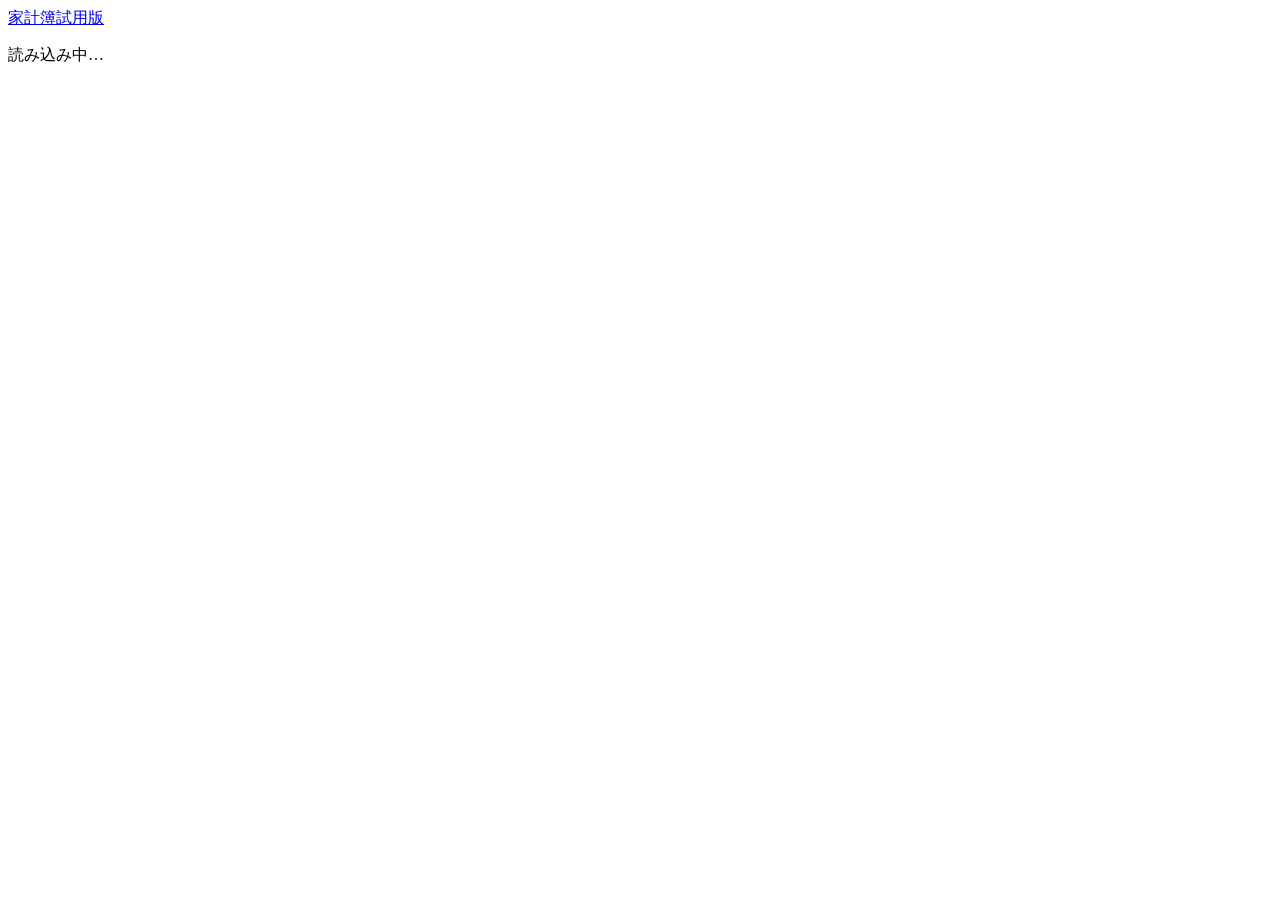
==== index.html @ 0cbe497a "Add files via upload" ====
<!DOCTYPE html>
<html lang="ja">
<head>
<meta charset="utf-8">
<meta name="viewport" content="width=device-width, initial-scale=1, viewport-fit=cover">
<meta name="theme-color" content="#1f6f5c">
<title>家計簿</title>
<link rel="icon" href="data:image/svg+xml,%3Csvg xmlns='http://www.w3.org/2000/svg' viewBox='0 0 32 32'%3E%3Crect width='32' height='32' rx='7' fill='%231f6f5c'/%3E%3Ctext x='16' y='23' font-size='18' text-anchor='middle' fill='white' font-family='sans-serif'%3E%C2%A5%3C/text%3E%3C/svg%3E">
<link rel="stylesheet" href="css/style.css">
</head>
<body>
<header class="topbar no-print">
  <a class="brand" href="#home">家計簿<span>試用版</span></a>
  <nav id="nav" aria-label="画面"></nav>
</header>
<div id="banner" class="notice bad no-print" hidden></div>
<main id="app"><p class="loading">読み込み中…</p></main>
<button id="fab" class="no-print" aria-label="取引を入力" title="取引を入力" hidden>＋</button>
<div id="toast" role="status" aria-live="polite"></div>

<script src="js/util.js"></script>
<script src="js/balance.js"></script>
<script src="js/credit.js"></script>
<script src="js/report.js"></script>
<script src="js/ledger.js"></script>
<script src="js/db.js"></script>
<script src="js/io.js"></script>
<script src="js/ui.js"></script>
<script src="js/views/dialogs.js"></script>
<script src="js/views/main.js"></script>
<script src="js/views/reports.js"></script>
<script src="js/app.js"></script>
</body>
</html>
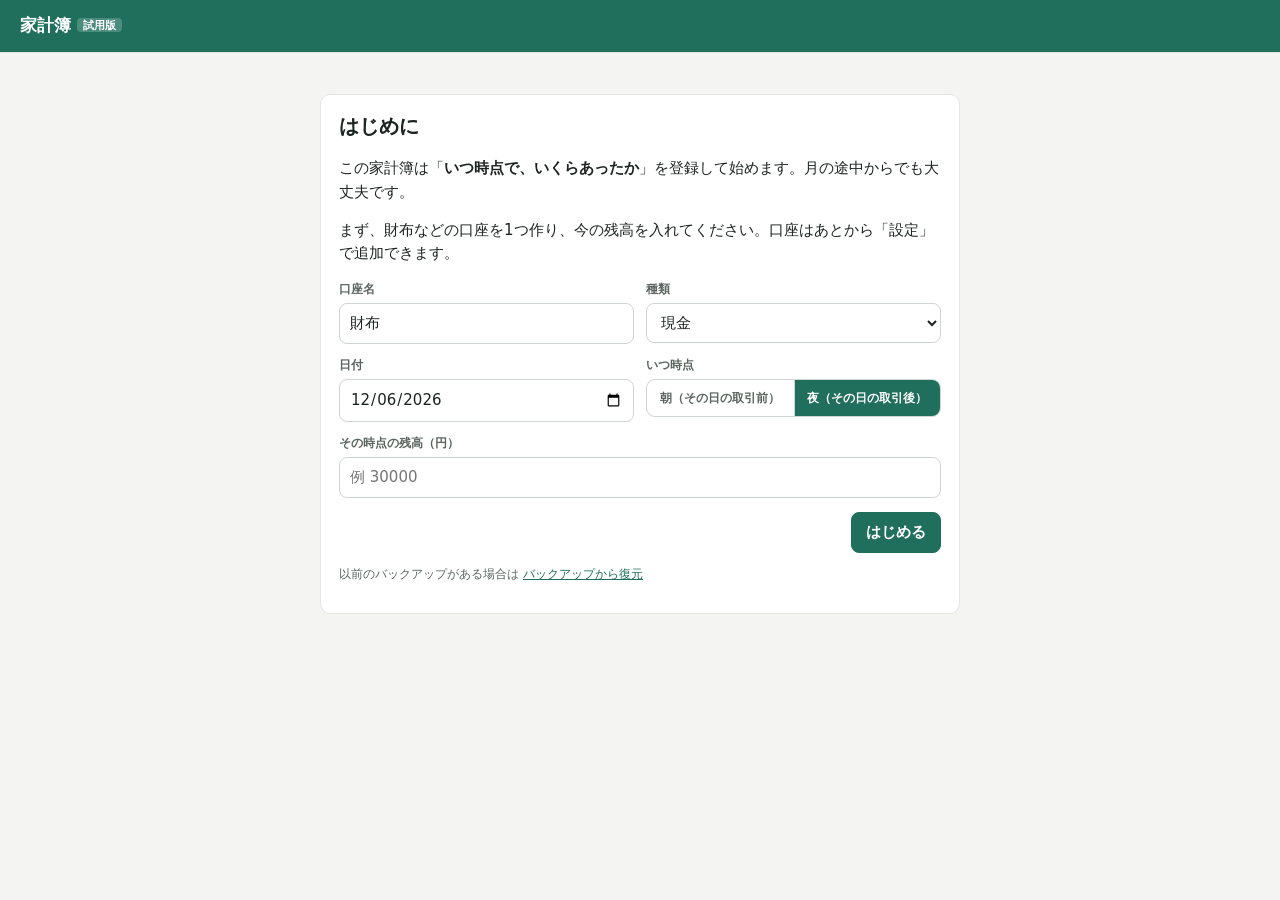
==== commit bbe594b5: "1ファイル版のindex.html・test.htmlに置き換え、不要なファイルを削除 フォルダ構成が崩れて読み込み中で止まっていたため、CSS・JavaScriptを HTMLに内包した版に差し替え" ====
--- a/index.html
+++ b/index.html
@@ -6,7 +6,264 @@
 <meta name="theme-color" content="#1f6f5c">
 <title>家計簿</title>
 <link rel="icon" href="data:image/svg+xml,%3Csvg xmlns='http://www.w3.org/2000/svg' viewBox='0 0 32 32'%3E%3Crect width='32' height='32' rx='7' fill='%231f6f5c'/%3E%3Ctext x='16' y='23' font-size='18' text-anchor='middle' fill='white' font-family='sans-serif'%3E%C2%A5%3C/text%3E%3C/svg%3E">
-<link rel="stylesheet" href="css/style.css">
+<style>
+/* 家計簿 — PC・スマホ両対応 */
+:root {
+  --bg: #f4f5f2;
+  --card: #ffffff;
+  --ink: #1d2320;
+  --ink2: #5b6560;
+  --line: #e2e5e0;
+  --line2: #eef0ec;
+  --accent: #1f6f5c;
+  --accent-soft: #e3f0eb;
+  --inc: #17803d;
+  --exp: #c2402f;
+  --warn: #9a6200;
+  --warn-soft: #fff4dc;
+  --bad: #b42318;
+  --bad-soft: #fde8e6;
+  --radius: 10px;
+  --nav-h: 52px;
+  font-size: 15px;
+}
+* { box-sizing: border-box; }
+html { -webkit-text-size-adjust: 100%; }
+body {
+  margin: 0; background: var(--bg); color: var(--ink);
+  font-family: system-ui, -apple-system, "Hiragino Sans", "Hiragino Kaku Gothic ProN", "Yu Gothic UI", "Meiryo", sans-serif;
+  line-height: 1.55;
+  font-feature-settings: "tnum" 1;
+}
+a { color: var(--accent); }
+h1 { font-size: 1.35rem; margin: 0; }
+h2 { font-size: 1.08rem; margin: 0 0 10px; }
+h3 { font-size: .95rem; margin: 18px 0 8px; color: var(--ink2); }
+.muted { color: var(--ink2); }
+.neg { color: var(--bad); }
+.inc { color: var(--inc); }
+.exp { color: var(--exp); }
+.ok-text { color: var(--inc); font-weight: 600; }
+.nowrap { white-space: nowrap; }
+.r { text-align: right; }
+[hidden] { display: none !important; }
+
+/* ---------- ヘッダー・ナビ ---------- */
+.topbar {
+  position: sticky; top: 0; z-index: 20; display: flex; align-items: center; gap: 18px;
+  background: var(--accent); color: #fff; padding: 0 20px; height: var(--nav-h);
+  box-shadow: 0 1px 0 rgba(0,0,0,.08);
+}
+.brand { color: #fff; text-decoration: none; font-weight: 700; font-size: 1.1rem; white-space: nowrap; }
+.brand span { font-size: .7rem; font-weight: 600; background: rgba(255,255,255,.2); border-radius: 4px; padding: 1px 6px; margin-left: 6px; vertical-align: 2px; }
+#nav { display: flex; gap: 2px; overflow-x: auto; scrollbar-width: none; }
+#nav::-webkit-scrollbar { display: none; }
+#nav a { color: rgba(255,255,255,.85); text-decoration: none; padding: 7px 12px; border-radius: 8px; white-space: nowrap; font-size: .92rem; }
+#nav a:hover { background: rgba(255,255,255,.12); color: #fff; }
+#nav a.active { background: #fff; color: var(--accent); font-weight: 700; }
+
+main { max-width: 1080px; margin: 0 auto; padding: 18px 16px 110px; }
+.loading { color: var(--ink2); }
+
+/* ---------- カード・レイアウト ---------- */
+.card { background: var(--card); border: 1px solid var(--line); border-radius: var(--radius); padding: 16px 18px; margin-bottom: 16px; }
+.card-head { display: flex; align-items: baseline; justify-content: space-between; gap: 12px; flex-wrap: wrap; margin-bottom: 8px; }
+.card-head h2 { margin: 0; }
+.cols { display: grid; grid-template-columns: repeat(2, minmax(0, 1fr)); gap: 16px; }
+.cols > .card { margin-bottom: 0; }
+.cols + .card, .cols + .cols { margin-top: 16px; }
+.cols { margin-bottom: 16px; }
+.pager { display: flex; align-items: center; justify-content: center; gap: 16px; margin: 2px 0 14px; }
+.notice { background: var(--accent-soft); border: 1px solid #c4dfd5; border-radius: var(--radius); padding: 10px 14px; margin-bottom: 14px; }
+.notice.warn { background: var(--warn-soft); border-color: #f0d9a6; }
+.notice.bad { background: var(--bad-soft); border-color: #f5c2bc; margin: 0; border-radius: 0; text-align: center; }
+.empty { color: var(--ink2); margin: 8px 0; }
+.error { color: var(--bad); }
+.setup { max-width: 640px; margin: 24px auto; }
+.setup h1 { margin-bottom: 8px; }
+
+/* ---------- 表 ---------- */
+table { border-collapse: collapse; width: 100%; }
+.list th, .list td { padding: 8px 8px; border-bottom: 1px solid var(--line2); vertical-align: top; }
+.list thead th { font-size: .8rem; font-weight: 600; color: var(--ink2); text-align: left; border-bottom: 1px solid var(--line); }
+.list thead th.r { text-align: right; }
+.list tr.clickable { cursor: pointer; }
+.list tr.clickable:hover td { background: #f7f9f6; }
+.list .total td { font-weight: 700; border-top: 1px solid var(--line); }
+.list tr.archived td { color: var(--ink2); }
+.kv th, .kv td { padding: 7px 4px; border-bottom: 1px solid var(--line2); }
+.kv th { text-align: left; font-weight: 500; }
+.kv tr.total th, .kv tr.total td { font-weight: 700; border-top: 1px solid var(--line); border-bottom: none; }
+.sub { font-size: .8rem; color: var(--ink2); }
+.amt { font-weight: 600; white-space: nowrap; }
+.amt.neg, .amt.exp { color: var(--exp); }
+.amt.inc { color: var(--inc); }
+.dot { display: inline-block; width: 9px; height: 9px; border-radius: 50%; margin-right: 6px; vertical-align: 1px; }
+.tag { display: inline-block; font-size: .72rem; line-height: 1.5; padding: 0 6px; border-radius: 4px; background: var(--line2); color: var(--ink2); font-weight: 500; white-space: nowrap; vertical-align: 1px; }
+.tag.est { background: #eef1fb; color: #3b55a5; }
+.tag.bad { background: var(--bad-soft); color: var(--bad); font-weight: 700; }
+.tag.kind { font-weight: 400; }
+.actions-cell { white-space: nowrap; }
+.actions-cell .btn { margin-left: 4px; }
+.scroll { overflow-x: auto; }
+.wide-num td, .wide-num th { font-size: .82rem; padding: 6px 6px; white-space: nowrap; }
+.stats { display: grid; grid-template-columns: repeat(3, 1fr); gap: 8px; margin: 6px 0 4px; }
+.stats div { background: #f7f9f6; border-radius: 8px; padding: 8px 10px; }
+.stats span { display: block; font-size: .78rem; color: var(--ink2); }
+.stats b { font-size: 1.05rem; white-space: nowrap; }
+.bars td { vertical-align: middle; }
+.bars .bar-cell { width: 45%; }
+.bar { display: block; height: 10px; border-radius: 5px; min-width: 2px; opacity: .85; }
+
+/* 出納帳 */
+.ledger td { font-size: .9rem; }
+.ledger tr.carry td { background: #f7f9f6; font-weight: 600; }
+.ledger tr.subtotal td { background: #fbfbf9; font-weight: 600; font-size: .85rem; border-top: 1px solid var(--line); }
+.ledger tr.cumtotal td { color: var(--ink2); font-size: .82rem; }
+.ledger tr.gap td { background: var(--warn-soft); }
+.ledger .mark-col { width: 64px; }
+.mark { font-size: .72rem; white-space: nowrap; font-weight: 700; }
+.mark.ok { color: var(--inc); }
+.mark.bad { color: var(--bad); }
+
+/* 引き落とし */
+details.wd { border: 1px solid var(--line); border-radius: 8px; margin: 8px 0; }
+details.wd > summary { display: flex; gap: 14px; align-items: center; padding: 10px 12px; cursor: pointer; flex-wrap: wrap; }
+details.wd > table { margin: 0 0 6px; }
+.wd-date { font-weight: 600; min-width: 9em; }
+.wd-total { font-weight: 700; font-size: 1.05rem; }
+details.past > summary { cursor: pointer; color: var(--ink2); margin: 12px 0 6px; }
+
+/* ---------- フォーム ---------- */
+.field { display: flex; flex-direction: column; gap: 4px; margin-bottom: 12px; min-width: 0; }
+.field > span:first-child { font-size: .8rem; font-weight: 600; color: var(--ink2); }
+input:not([type]), input[type=text], input[type=search], input[type=date], select {
+  font: inherit; color: var(--ink); background: #fff; border: 1px solid #cfd5cf; border-radius: 8px;
+  padding: 8px 10px; min-height: 40px; width: 100%;
+}
+input[type=color] { width: 56px; height: 40px; border: 1px solid #cfd5cf; border-radius: 8px; padding: 2px; background: #fff; }
+input:focus, select:focus, button:focus-visible { outline: 2px solid var(--accent); outline-offset: 1px; }
+.err { color: var(--bad); font-weight: 600; }
+.warn { color: var(--warn); }
+.hint { color: var(--ink2); font-size: .82rem; }
+.check { display: flex; gap: 8px; align-items: center; margin: 4px 0 12px; }
+.check input { width: 18px; height: 18px; }
+.grid2 { display: grid; grid-template-columns: 1fr 1fr; gap: 0 12px; }
+.filters { display: flex; flex-wrap: wrap; gap: 0 12px; align-items: flex-end; }
+.filters .field { margin-bottom: 4px; }
+.filters .grow { flex: 1 1 180px; }
+.range { display: flex; align-items: center; gap: 6px; }
+.range input { width: auto; }
+.seg { display: flex; border: 1px solid #cfd5cf; border-radius: 9px; overflow: hidden; margin-bottom: 14px; }
+.seg label { flex: 1; position: relative; }
+.seg input { position: absolute; opacity: 0; pointer-events: none; }
+.seg span { display: block; text-align: center; padding: 8px 6px; cursor: pointer; font-weight: 600; color: var(--ink2); border-left: 1px solid #cfd5cf; }
+.seg label:first-child span { border-left: none; }
+.seg input:checked + span { background: var(--accent); color: #fff; }
+.seg input:focus-visible + span { outline: 2px solid var(--accent); outline-offset: -3px; }
+.seg.small { margin-bottom: 0; }
+.seg.small span { font-size: .8rem; padding: 9px 4px; }
+.preview { background: #f7f9f6; border-radius: 8px; padding: 8px 12px; margin: -4px 0 12px; font-size: .9rem; }
+.preview:empty { display: none; }
+
+.btn {
+  font: inherit; font-weight: 600; border: 1px solid #cfd5cf; background: #fff; color: var(--ink);
+  border-radius: 8px; padding: 8px 14px; cursor: pointer; min-height: 40px; text-decoration: none; display: inline-flex; align-items: center; justify-content: center;
+}
+.btn:hover { background: #f4f6f3; }
+.btn.primary { background: var(--accent); border-color: var(--accent); color: #fff; }
+.btn.primary:hover { background: #185a4a; }
+.btn.danger { background: var(--bad); border-color: var(--bad); color: #fff; }
+.btn.danger-ghost { color: var(--bad); border-color: #f0b8b1; }
+.btn.ghost { border-color: transparent; background: transparent; }
+.btn.small { padding: 4px 10px; min-height: 32px; font-size: .85rem; }
+.btn:disabled { opacity: .35; cursor: default; }
+.icon-btn { border: none; background: none; font-size: 1.5rem; line-height: 1; cursor: pointer; color: var(--ink2); padding: 4px 8px; }
+.actions { display: flex; gap: 8px; justify-content: flex-end; align-items: center; margin-top: 14px; flex-wrap: wrap; }
+.actions.left { justify-content: flex-start; }
+.actions .spacer { flex: 1; }
+.tools { display: flex; gap: 6px; }
+
+#fab {
+  position: fixed; right: max(20px, calc(50vw - 520px)); bottom: 24px; z-index: 30;
+  width: 58px; height: 58px; border-radius: 50%; border: none; background: var(--accent); color: #fff;
+  font-size: 2rem; line-height: 1; cursor: pointer; box-shadow: 0 6px 18px rgba(31,111,92,.35);
+}
+#fab:hover { background: #185a4a; }
+
+/* ---------- ダイアログ ---------- */
+dialog { border: none; border-radius: 14px; padding: 0; width: min(560px, calc(100vw - 24px)); max-height: calc(100vh - 32px); box-shadow: 0 18px 50px rgba(0,0,0,.25); color: var(--ink); }
+dialog::backdrop { background: rgba(20,28,24,.45); }
+dialog.confirm { width: min(420px, calc(100vw - 32px)); }
+.dlg-head { display: flex; justify-content: space-between; align-items: center; padding: 14px 18px 4px; }
+.dlg-head h2 { margin: 0; }
+.dlg-body { padding: 10px 18px 18px; }
+.confirm-msg { margin: 6px 0 4px; }
+
+#toast {
+  position: fixed; left: 50%; bottom: 96px; transform: translate(-50%, 20px); z-index: 100;
+  background: #1d2320; color: #fff; padding: 10px 18px; border-radius: 10px; opacity: 0; pointer-events: none;
+  transition: opacity .2s, transform .2s; max-width: calc(100vw - 32px); font-size: .92rem;
+}
+#toast.show { opacity: 1; transform: translate(-50%, 0); }
+#toast.error { background: var(--bad); }
+
+.print-only { display: none; }
+.show-sm { display: none; }
+
+/* ---------- スマホ ---------- */
+@media (max-width: 760px) {
+  :root { font-size: 15px; }
+  .topbar { height: auto; padding: 0; flex-direction: column; align-items: stretch; gap: 0; }
+  .brand { padding: 10px 14px 4px; }
+  #nav { padding: 4px 8px 8px; }
+  main { padding: 12px 10px 110px; }
+  .card { padding: 14px 12px; }
+  .cols { grid-template-columns: 1fr; }
+  .grid2 { grid-template-columns: 1fr; }
+  .hide-sm { display: none; }
+  .show-sm { display: block; }
+  .stats b { font-size: .95rem; }
+  .filters .field { flex: 1 1 140px; }
+  .range input { min-width: 0; flex: 1; }
+  .actions-cell { white-space: normal; }
+  .actions-cell .btn { margin: 2px 0 2px 4px; }
+  #fab { right: 16px; bottom: 18px; }
+  dialog { max-height: calc(100vh - 16px); }
+  .dlg-body { padding: 8px 14px 14px; }
+  .ledger { min-width: 620px; }
+  .ledger td, .ledger th { font-size: .82rem; padding: 6px 5px; }
+}
+
+/* ---------- 印刷（A4縦） ---------- */
+@page { size: A4 portrait; margin: 14mm 12mm; }
+@page wide { size: A4 landscape; margin: 12mm 10mm; }
+@media print {
+  body { background: #fff; font-size: 10pt; }
+  .no-print, .topbar, #fab, #toast, .tools, .card-head h2, .hint { display: none !important; }
+  .print-only { display: block; }
+  main { max-width: none; padding: 0; }
+  .card { border: none; padding: 0; margin: 0 0 8mm; }
+  .cols { display: block; }
+  h1.print-only, .print-head h1 { font-size: 14pt; margin-bottom: 2mm; }
+  .print-head p { margin: 0 0 3mm; }
+  body.printing-section main > *:not(.print-target):not(.cols) { display: none !important; }
+  body.printing-section .cols > *:not(.print-target) { display: none !important; }
+  body.printing-section .cols:not(:has(.print-target)) { display: none !important; }
+  .print-wide { page: wide; }
+  .scroll { overflow: visible; }
+  thead { display: table-header-group; }
+  tr { page-break-inside: avoid; }
+  .list th, .list td { padding: 3px 4px; border-bottom: 0.5pt solid #999; }
+  .list thead th { border-bottom: 1pt solid #333; color: #000; }
+  .tag.est { border: 0.5pt solid #3b55a5; background: none; }
+  .dot { print-color-adjust: exact; -webkit-print-color-adjust: exact; }
+  .bar { print-color-adjust: exact; -webkit-print-color-adjust: exact; }
+  .ledger tr.carry td, .ledger tr.subtotal td { background: none; }
+  a { color: inherit; text-decoration: none; }
+}
+
+</style>
 </head>
 <body>
 <header class="topbar no-print">
@@ -18,17 +275,2054 @@
 <button id="fab" class="no-print" aria-label="取引を入力" title="取引を入力" hidden>＋</button>
 <div id="toast" role="status" aria-live="polite"></div>
 
-<script src="js/util.js"></script>
-<script src="js/balance.js"></script>
-<script src="js/credit.js"></script>
-<script src="js/report.js"></script>
-<script src="js/ledger.js"></script>
-<script src="js/db.js"></script>
-<script src="js/io.js"></script>
-<script src="js/ui.js"></script>
-<script src="js/views/dialogs.js"></script>
-<script src="js/views/main.js"></script>
-<script src="js/views/reports.js"></script>
-<script src="js/app.js"></script>
+<script>
+/* 共通ユーティリティ（画面にも保存にも依存しない） */
+(function (KB) {
+  'use strict';
+  const U = (KB.util = {});
+
+  U.pad = (n) => String(n).padStart(2, '0');
+
+  U.todayStr = () => {
+    const d = new Date();
+    return `${d.getFullYear()}-${U.pad(d.getMonth() + 1)}-${U.pad(d.getDate())}`;
+  };
+
+  // 'YYYY-MM-DD' <-> 通し日数（UTC基準なので時差の影響なし）
+  U.dayNum = (s) => Date.UTC(+s.slice(0, 4), +s.slice(5, 7) - 1, +s.slice(8, 10)) / 864e5;
+  U.fromDayNum = (n) => new Date(n * 864e5).toISOString().slice(0, 10);
+  U.addDays = (s, k) => U.fromDayNum(U.dayNum(s) + k);
+  U.isValidDate = (s) =>
+    typeof s === 'string' && /^\d{4}-\d{2}-\d{2}$/.test(s) && U.fromDayNum(U.dayNum(s)) === s;
+
+  U.monthStart = (y, m) => `${y}-${U.pad(m)}-01`;
+  U.monthEnd = (y, m) => U.fromDayNum(Date.UTC(y, m, 0) / 864e5);
+  U.ym = (s) => s.slice(0, 7);
+
+  U.uuid = () => {
+    if (typeof crypto !== 'undefined' && crypto.randomUUID) return crypto.randomUUID();
+    return 'xxxxxxxx-xxxx-4xxx-yxxx-xxxxxxxxxxxx'.replace(/[xy]/g, (c) => {
+      const r = (Math.random() * 16) | 0;
+      return (c === 'x' ? r : (r & 0x3) | 0x8).toString(16);
+    });
+  };
+  U.now = () => new Date().toISOString();
+
+  U.num = (v) => (v == null ? '' : (v < 0 ? '−' : '') + Math.abs(v).toLocaleString('ja-JP'));
+  U.yen = (v) => (v == null ? '不明' : U.num(v) + '円');
+
+  const WD = ['日', '月', '火', '水', '木', '金', '土'];
+  U.weekday = (s) => WD[new Date(U.dayNum(s) * 864e5).getUTCDay()];
+  U.md = (s) => `${+s.slice(5, 7)}/${+s.slice(8, 10)}`;
+  U.ymd = (s) => `${s.slice(0, 4)}/${+s.slice(5, 7)}/${+s.slice(8, 10)}`;
+  U.mdw = (s) => `${U.md(s)}（${U.weekday(s)}）`;
+
+  U.esc = (s) =>
+    String(s == null ? '' : s).replace(/[&<>"']/g, (c) =>
+      ({ '&': '&amp;', '<': '&lt;', '>': '&gt;', '"': '&quot;', "'": '&#39;' }[c])
+    );
+
+  U.MAX_AMOUNT = 999999999; // 9億9,999万9,999円
+
+  /** 金額入力を整数に直す。全角数字・カンマ・「円」・各種マイナス記号を受け付ける */
+  U.parseAmount = (str, opts) => {
+    const allowNegative = !!(opts && opts.allowNegative);
+    let s = String(str == null ? '' : str)
+      .trim()
+      .replace(/[０-９]/g, (c) => String.fromCharCode(c.charCodeAt(0) - 0xfee0))
+      .replace(/[,，、\s円]/g, '')
+      .replace(/^[−－ー‐―-]/, '-')
+      .replace(/^[＋+]/, '');
+    if (s === '') return { error: '金額を入力してください' };
+    if (!/^-?\d+$/.test(s)) return { error: '数字で入力してください' };
+    const v = parseInt(s, 10);
+    if (Math.abs(v) > U.MAX_AMOUNT) return { error: '金額が大きすぎます（上限 9億9,999万9,999円）' };
+    if (!allowNegative && v < 1) return { error: '1円以上で入力してください' };
+    return { value: v };
+  };
+
+  /** CSV（Excelで文字化けしないよう BOM付きUTF-8） */
+  U.csv = (rows) => {
+    const cell = (v) => {
+      if (v == null) return '';
+      const s = String(v);
+      return /[",\r\n]/.test(s) ? '"' + s.replace(/"/g, '""') + '"' : s;
+    };
+    return '﻿' + rows.map((r) => r.map(cell).join(',')).join('\r\n') + '\r\n';
+  };
+
+  /**
+   * ファイルを保存する。claude.ai の中で動いているときは、その保存機能（downloads）を使う。
+   * 戻り値：'saved' / 'declined' / 'error'
+   */
+  U.inViewer = () => typeof window !== 'undefined' && !!(window.claude && typeof window.claude.use === 'function');
+  U.download = async (filename, text, mime) => {
+    try {
+      if (U.inViewer()) {
+        const dl = await window.claude.use('downloads');
+        if (dl) {
+          try {
+            await dl.save({ filename, data: text });
+            return 'saved';
+          } catch (e) {
+            if (e && e.code === 'declined') return 'declined';
+            throw e;
+          }
+        }
+      }
+      U._anchorDownload(filename, text, mime);
+      return 'saved';
+    } catch (e) {
+      console.error(e);
+      if (KB.ui) KB.ui.toast('ファイルを保存できませんでした（' + ((e && (e.message || e.code)) || e) + '）', 'error');
+      return 'error';
+    }
+  };
+  U._anchorDownload = (filename, text, mime) => {
+    const blob = new Blob([text], { type: mime || 'text/plain;charset=utf-8' });
+    const a = document.createElement('a');
+    a.href = URL.createObjectURL(blob);
+    a.download = filename;
+    document.body.appendChild(a);
+    a.click();
+    setTimeout(() => {
+      URL.revokeObjectURL(a.href);
+      a.remove();
+    }, 1000);
+  };
+
+  U.sum = (arr, f) => arr.reduce((s, x) => s + (f ? f(x) : x), 0);
+})(typeof window !== 'undefined' ? (window.KB = window.KB || {}) : (globalThis.KB = globalThis.KB || {}));
+
+</script>
+<script>
+/* 残高計算（設計書「残高計算ルール」1〜4、6） — 純粋関数のみ */
+(function (KB) {
+  'use strict';
+  const U = KB.util;
+  const B = (KB.balance = {});
+
+  /*
+   * 時点キー = 通し日数 × 10 + 並び順
+   *   0: 朝チェックポイントの調整取引
+   *   1: 朝チェックポイント
+   *   2: その日の通常取引（収入・支出・振替・カード引き落とし）
+   *   3: 夜チェックポイントの調整取引
+   *   4: 夜チェックポイント
+   */
+  B.snapKey = (s) => U.dayNum(s.date) * 10 + (s.timing === 'start' ? 1 : 4);
+  B.queryKey = (date, timing) => U.dayNum(date) * 10 + (timing === 'start' ? 1 : 4);
+  B.txKey = (date) => U.dayNum(date) * 10 + 2;
+
+  B.isAutoCard = (acc, accById) =>
+    !!(acc && acc.kind === 'credit' && acc.settlementAccountId && accById.has(acc.settlementAccountId));
+
+  const byCreated = (a, b) =>
+    a.date < b.date ? -1 : a.date > b.date ? 1 :
+    (a.createdAt || '') < (b.createdAt || '') ? -1 : (a.createdAt || '') > (b.createdAt || '') ? 1 :
+    a.id < b.id ? -1 : a.id > b.id ? 1 : 0;
+
+  /**
+   * data = { accounts, categories, transactions, snapshots }（削除済みは含めない）
+   * 戻り値の model は残高・差額・出納帳の計算に使う
+   */
+  B.buildModel = function (data) {
+    const accById = new Map(data.accounts.map((a) => [a.id, a]));
+    const catById = new Map(data.categories.map((c) => [c.id, c]));
+    const snapById = new Map(data.snapshots.map((s) => [s.id, s]));
+    const perAcc = new Map();
+    data.accounts.forEach((a) => perAcc.set(a.id, { events: [], snaps: [], cum: [] }));
+    const push = (accId, ev) => {
+      const p = perAcc.get(accId);
+      if (p) p.events.push(ev);
+    };
+
+    const txs = data.transactions.slice().sort(byCreated);
+    const adjBySnap = new Map();
+    txs.forEach((t, i) => {
+      const amt = t.amount;
+      if (t.type === 'income') push(t.accountId, { key: B.txKey(t.date), delta: amt, kind: 'tx', tx: t, seq: i });
+      else if (t.type === 'expense') push(t.accountId, { key: B.txKey(t.date), delta: -amt, kind: 'tx', tx: t, seq: i });
+      else if (t.type === 'transfer') {
+        push(t.accountId, { key: B.txKey(t.date), delta: -amt, kind: 'tx', tx: t, seq: i, dir: 'out' });
+        push(t.toAccountId, { key: B.txKey(t.date), delta: amt, kind: 'tx', tx: t, seq: i, dir: 'in' });
+      } else if (t.type === 'adjust') {
+        const s = snapById.get(t.snapshotId);
+        const key = s ? B.snapKey(s) - 1 : B.txKey(t.date);
+        push(t.accountId, { key, delta: amt, kind: 'adjust', tx: t, seq: i });
+        if (s) {
+          if (!adjBySnap.has(s.id)) adjBySnap.set(s.id, []);
+          adjBySnap.get(s.id).push(t);
+        }
+      }
+      // クレジットカード：引き落とし日に カード＋ / 引き落とし口座− （設計書 6）
+      const acc = accById.get(t.accountId);
+      if ((t.type === 'expense' || t.type === 'income') && t.withdrawDate && B.isAutoCard(acc, accById)) {
+        const sign = t.type === 'expense' ? amt : -amt;
+        const key = B.txKey(t.withdrawDate);
+        push(acc.id, { key, delta: sign, kind: 'wd', tx: t, seq: 1e9 + i, card: acc.id });
+        push(acc.settlementAccountId, { key, delta: -sign, kind: 'wd', tx: t, seq: 1e9 + i, card: acc.id });
+      }
+    });
+
+    data.snapshots.forEach((s) => {
+      const p = perAcc.get(s.accountId);
+      if (p) p.snaps.push({ snap: s, key: B.snapKey(s) });
+    });
+
+    perAcc.forEach((p) => {
+      p.events.sort((a, b) => a.key - b.key || a.seq - b.seq);
+      let c = 0;
+      p.cum = p.events.map((e) => (c += e.delta));
+      p.snaps.sort((a, b) => a.key - b.key);
+    });
+
+    const model = { data, accById, catById, snapById, perAcc, adjBySnap };
+    model.diffs = new Map(); // snapId -> 差額情報
+    perAcc.forEach((p, accId) => B.snapshotDiffs(model, accId).forEach((d) => model.diffs.set(d.snap.id, d)));
+    return model;
+  };
+
+  /** key 以下の取引の増減合計（二分探索） */
+  function cumTo(p, key) {
+    let lo = 0, hi = p.events.length - 1, ans = -1;
+    while (lo <= hi) {
+      const mid = (lo + hi) >> 1;
+      if (p.events[mid].key <= key) { ans = mid; lo = mid + 1; } else hi = mid - 1;
+    }
+    return ans < 0 ? 0 : p.cum[ans];
+  }
+  B._cumTo = cumTo;
+
+  /**
+   * 時点キー qkey での残高
+   * status: exact（順算） / estimated（逆算・推定） / unknown（チェックポイントなし）
+   */
+  B.balanceAtKey = function (model, accId, qkey) {
+    const p = model.perAcc.get(accId);
+    if (!p || p.snaps.length === 0) return { value: null, status: 'unknown' };
+    let prev = null, next = null;
+    for (const s of p.snaps) {
+      if (s.key <= qkey) prev = s;
+      else { next = s; break; }
+    }
+    if (prev) return { value: prev.snap.amount + cumTo(p, qkey) - cumTo(p, prev.key), status: 'exact' };
+    return { value: next.snap.amount - (cumTo(p, next.key) - cumTo(p, qkey)), status: 'estimated' };
+  };
+
+  B.balanceAt = (model, accId, date, timing) => B.balanceAtKey(model, accId, B.queryKey(date, timing || 'end'));
+
+  /** 全口座の合計（不明の口座は除き、件数を返す） */
+  B.totalAt = function (model, date, timing, accIds) {
+    let value = 0, unknown = 0, estimated = false;
+    const ids = accIds || [...model.perAcc.keys()];
+    ids.forEach((id) => {
+      const b = B.balanceAt(model, id, date, timing);
+      if (b.status === 'unknown') unknown++;
+      else {
+        value += b.value;
+        if (b.status === 'estimated') estimated = true;
+      }
+    });
+    return { value, unknown, estimated };
+  };
+
+  /**
+   * チェックポイントごとの差額（設計書 4）
+   * diff = 登録額 − 直前のチェックポイントからの計算額（調整取引込み）
+   * rawDiff = 調整取引を除いた差額（「調整をやり直す」で使う）
+   */
+  B.snapshotDiffs = function (model, accId) {
+    const p = model.perAcc.get(accId);
+    if (!p) return [];
+    return p.snaps.map((s, i) => {
+      const adjs = model.adjBySnap.get(s.snap.id) || [];
+      const adjSum = U.sum(adjs, (t) => t.amount);
+      if (i === 0) return { snap: s.snap, key: s.key, first: true, expected: null, diff: 0, rawDiff: 0, adjSum, adjs };
+      const prev = p.snaps[i - 1];
+      const expected = prev.snap.amount + cumTo(p, s.key) - cumTo(p, prev.key);
+      const diff = s.snap.amount - expected;
+      return { snap: s.snap, key: s.key, first: false, expected, diff, rawDiff: diff + adjSum, adjSum, adjs };
+    });
+  };
+
+  /**
+   * 登録しようとしている残高の「計算残高」（入力中の差額表示用）
+   * excludeSnapId を除いた上で、その時点の残高を求める
+   */
+  B.previewSnapshot = function (data, accId, date, timing, excludeSnapId) {
+    const d2 = Object.assign({}, data, {
+      snapshots: data.snapshots.filter((s) => s.id !== excludeSnapId),
+      transactions: data.transactions.filter((t) => !(t.type === 'adjust' && t.snapshotId === excludeSnapId)),
+    });
+    const m = B.buildModel(d2);
+    const qkey = B.queryKey(date, timing);
+    const p = m.perAcc.get(accId);
+    // 直前のチェックポイントがある場合のみ「計算残高」を出す（逆算の推定値とは比べない）
+    const hasPrev = p && p.snaps.some((s) => s.key < qkey);
+    if (!hasPrev) return { expected: null };
+    // 自分の調整取引は除外済み。同時点直前の他の調整取引は含める
+    return { expected: B.balanceAtKey(m, accId, qkey).value };
+  };
+})(typeof window !== 'undefined' ? (window.KB = window.KB || {}) : (globalThis.KB = globalThis.KB || {}));
+
+</script>
+<script>
+/* クレジットカードの引き落とし（設計書「6. クレジットカードの引き落とし」） */
+(function (KB) {
+  'use strict';
+  const U = KB.util;
+  const B = KB.balance;
+  const C = (KB.credit = {});
+
+  /** 引き落とし日の初期値：同じカードで最後に入力した引き落とし日が今日以降ならその日、過去なら空 */
+  C.defaultWithdrawDate = function (transactions, cardId, today, excludeTxId) {
+    let last = null;
+    transactions.forEach((t) => {
+      if (t.accountId !== cardId || !t.withdrawDate || t.id === excludeTxId) return;
+      if (t.type !== 'expense' && t.type !== 'income') return;
+      if (!last || (t.createdAt || '') > (last.createdAt || '')) last = t;
+    });
+    if (last && last.withdrawDate >= today) return last.withdrawDate;
+    return '';
+  };
+
+  /**
+   * カード × 引き落とし日ごとの合計
+   * 合計 = 支出の合計 − 収入（返品など）の合計
+   */
+  C.groups = function (model, cardId) {
+    const card = model.accById.get(cardId);
+    if (!B.isAutoCard(card, model.accById)) return [];
+    const map = new Map();
+    model.data.transactions.forEach((t) => {
+      if (t.accountId !== cardId || !t.withdrawDate) return;
+      if (t.type !== 'expense' && t.type !== 'income') return;
+      if (!map.has(t.withdrawDate))
+        map.set(t.withdrawDate, { cardId, date: t.withdrawDate, total: 0, count: 0, items: [] });
+      const g = map.get(t.withdrawDate);
+      g.total += t.type === 'expense' ? t.amount : -t.amount;
+      g.count++;
+      g.items.push(t);
+    });
+    const bankId = card.settlementAccountId;
+    const groups = [...map.values()].sort((a, b) => (a.date < b.date ? -1 : 1));
+    groups.forEach((g) => {
+      g.items.sort((a, b) => (a.date < b.date ? -1 : a.date > b.date ? 1 : 0));
+      const bal = B.balanceAt(model, bankId, g.date, 'end');
+      g.bankBalance = bal;
+      g.insufficient = bal.status !== 'unknown' && bal.value < 0;
+    });
+    return groups;
+  };
+
+  /** 今日以降で最も近い引き落とし（ホーム用） */
+  C.nextGroup = function (model, cardId, today) {
+    return C.groups(model, cardId).find((g) => g.date >= today) || null;
+  };
+})(typeof window !== 'undefined' ? (window.KB = window.KB || {}) : (globalThis.KB = globalThis.KB || {}));
+
+</script>
+<script>
+/* 月次・年次集計（設計書「5. 月次集計」「7. 年次集計」） */
+(function (KB) {
+  'use strict';
+  const U = KB.util;
+  const B = KB.balance;
+  const R = (KB.report = {});
+
+  /**
+   * 期間 [from, to] の集計
+   * 期首残高 = from の朝時点、期末残高 = to の夜時点
+   * 恒等式：期首 ＋ 収入 − 支出 ＋ 調整 ＋ 未調整の差額 ＝ 期末
+   */
+  R.period = function (model, from, to) {
+    const k0 = B.queryKey(from, 'start');
+    const k1 = B.queryKey(to, 'end');
+    const inRange = (k) => k > k0 && k <= k1;
+    let income = 0, expense = 0, adjust = 0, unadjusted = 0;
+    const expByCat = new Map(), incByCat = new Map();
+
+    model.data.transactions.forEach((t) => {
+      if (t.type === 'income' || t.type === 'expense') {
+        if (!inRange(B.txKey(t.date))) return;
+        const map = t.type === 'income' ? incByCat : expByCat;
+        map.set(t.categoryId, (map.get(t.categoryId) || 0) + t.amount);
+        if (t.type === 'income') income += t.amount;
+        else expense += t.amount;
+      } else if (t.type === 'adjust') {
+        const s = model.snapById.get(t.snapshotId);
+        const key = s ? B.snapKey(s) - 1 : B.txKey(t.date);
+        if (inRange(key)) adjust += t.amount;
+      }
+    });
+    model.diffs.forEach((d) => {
+      if (!d.first && inRange(d.key)) unadjusted += d.diff;
+    });
+
+    const accIds = [...model.perAcc.keys()];
+    const open = B.totalAt(model, from, 'start', accIds);
+    const close = B.totalAt(model, to, 'end', accIds);
+    const byAccount = model.data.accounts.map((a) => ({
+      account: a,
+      open: B.balanceAt(model, a.id, from, 'start'),
+      close: B.balanceAt(model, a.id, to, 'end'),
+    }));
+    return { from, to, income, expense, net: income - expense, adjust, unadjusted, open, close, byAccount, expByCat, incByCat };
+  };
+
+  R.month = (model, y, m) => R.period(model, U.monthStart(y, m), U.monthEnd(y, m));
+
+  /** 年次：年間サマリー・月別推移・カテゴリ×月 */
+  R.year = function (model, y) {
+    const total = R.period(model, `${y}-01-01`, `${y}-12-31`);
+    const months = [];
+    for (let m = 1; m <= 12; m++) months.push(R.month(model, y, m));
+    const catTable = (kind) => {
+      const key = kind === 'expense' ? 'expByCat' : 'incByCat';
+      const cats = model.data.categories.filter((c) => c.kind === kind);
+      const ids = new Set(cats.map((c) => c.id));
+      // 削除済みカテゴリ等の取引も落とさない
+      months.forEach((mo) => mo[key].forEach((_, id) => ids.add(id)));
+      return [...ids]
+        .map((id) => {
+          const cat = model.catById.get(id);
+          const vals = months.map((mo) => mo[key].get(id) || 0);
+          return { id, name: cat ? cat.name : '（未分類）', order: cat ? cat.order : 9999, vals, total: U.sum(vals) };
+        })
+        .filter((r) => r.total !== 0 || (model.catById.get(r.id) && !model.catById.get(r.id).archived))
+        .sort((a, b) => a.order - b.order);
+    };
+    return { year: y, total, months, expenseRows: catTable('expense'), incomeRows: catTable('income') };
+  };
+})(typeof window !== 'undefined' ? (window.KB = window.KB || {}) : (globalThis.KB = globalThis.KB || {}));
+
+</script>
+<script>
+/* 出納帳（設計書「8. 出納帳」） */
+(function (KB) {
+  'use strict';
+  const U = KB.util;
+  const B = KB.balance;
+  const L = (KB.ledger = {});
+
+  L.bookName = (kind) =>
+    ({ cash: '現金出納帳', bank: '預金出納帳', emoney: '電子マネー出納帳', credit: 'カード利用帳' }[kind] || '出納帳');
+
+  function txDesc(model, ev) {
+    const t = ev.tx;
+    const memo = t.memo ? '　' + t.memo : '';
+    if (ev.kind === 'adjust') return '残高調整（使途不明）' + memo;
+    if (t.type === 'transfer') {
+      if (ev.dir === 'out') {
+        const to = model.accById.get(t.toAccountId);
+        return (to ? to.name : '（不明な口座）') + 'へ振替' + memo;
+      }
+      const from = model.accById.get(t.accountId);
+      return (from ? from.name : '（不明な口座）') + 'から振替' + memo;
+    }
+    const cat = model.catById.get(t.categoryId);
+    let s = (cat ? cat.name : '（未分類）') + memo;
+    if (t.withdrawDate && B.isAutoCard(model.accById.get(t.accountId), model.accById))
+      s += `（引落 ${U.md(t.withdrawDate)}）`;
+    return s;
+  }
+
+  /**
+   * 行の種類
+   *   carry      … 繰越（期首・期末）
+   *   entry      … 取引（txId があれば編集できる）
+   *   start      … 残高登録（ここから開始）
+   *   gap        … 残高差額（未調整）
+   *   monthTotal … 月計
+   *   cumTotal   … 累計
+   * mark: 'ok'（照合済） / 'diff'（差額あり）
+   */
+  L.build = function (model, accId, from, to) {
+    const acc = model.accById.get(accId);
+    const p = model.perAcc.get(accId);
+    const k0 = B.queryKey(from, 'start');
+    const k1 = B.queryKey(to, 'end');
+    const fullYear = from.slice(5) === '01-01' && to.slice(5) === '12-31' && from.slice(0, 4) === to.slice(0, 4);
+    const open = B.balanceAtKey(model, accId, k0);
+    const rows = [];
+    rows.push({
+      type: 'carry', date: from, desc: fullYear ? '前年より繰越' : '前期より繰越',
+      balance: open.value, status: open.status,
+    });
+    let running = open.value;
+    let monthIn = 0, monthOut = 0, cumIn = 0, cumOut = 0;
+    let curMonth = null;
+    let lastEntry = rows[0];
+
+    const closeMonth = () => {
+      if (curMonth == null) return;
+      rows.push({ type: 'monthTotal', ym: curMonth, in: monthIn, out: monthOut });
+      rows.push({ type: 'cumTotal', ym: curMonth, in: cumIn, out: cumOut });
+      monthIn = monthOut = 0;
+    };
+    const addEntry = (row) => {
+      const ym = U.ym(row.date);
+      if (curMonth !== ym) {
+        closeMonth();
+        curMonth = ym;
+      }
+      const delta = (row.in || 0) - (row.out || 0);
+      if (running != null) running += delta;
+      row.balance = running;
+      monthIn += row.in || 0; monthOut += row.out || 0;
+      cumIn += row.in || 0; cumOut += row.out || 0;
+      rows.push(row);
+      lastEntry = row;
+    };
+
+    // 期間内の取引とチェックポイントを時点順に並べる
+    const evs = p ? p.events.filter((e) => e.key > k0 && e.key <= k1) : [];
+    const snaps = p ? p.snaps.filter((s) => s.key > k0 && s.key <= k1) : [];
+    let si = 0;
+    const flushSnapsUpTo = (key) => {
+      while (si < snaps.length && snaps[si].key <= key) {
+        const s = snaps[si++];
+        const d = model.diffs.get(s.snap.id);
+        if (d.first) {
+          if (open.status !== 'exact') {
+            addEntry({ type: 'start', date: s.snap.date, desc: `残高登録 ${U.yen(s.snap.amount)}（ここから開始）` });
+            running = s.snap.amount;
+            lastEntry.balance = running;
+            lastEntry.mark = 'ok';
+          } else lastEntry.mark = 'ok';
+        } else if (d.diff !== 0) {
+          addEntry({
+            type: 'gap', date: s.snap.date, desc: '残高差額（未調整）',
+            in: d.diff > 0 ? d.diff : 0, out: d.diff < 0 ? -d.diff : 0, mark: 'diff', diff: d.diff,
+          });
+          running = s.snap.amount;
+          lastEntry.balance = running;
+        } else lastEntry.mark = 'ok';
+      }
+    };
+
+    const used = new Set();
+    for (let i = 0; i < evs.length; i++) {
+      if (used.has(i)) continue;
+      const e = evs[i];
+      flushSnapsUpTo(e.key - 1);
+      if (e.kind === 'wd') {
+        // 同じ日・同じカードの引き落としは1行にまとめる
+        let delta = e.delta, n = 1;
+        for (let j = i + 1; j < evs.length && evs[j].key === e.key; j++) {
+          if (evs[j].kind === 'wd' && evs[j].card === e.card) {
+            delta += evs[j].delta;
+            n++;
+            used.add(j);
+          }
+        }
+        const date = e.tx.withdrawDate;
+        let desc;
+        if (e.card === accId) {
+          const bank = model.accById.get(acc.settlementAccountId);
+          desc = `引き落とし（${bank ? bank.name : ''}）`;
+        } else {
+          const card = model.accById.get(e.card);
+          desc = `${card ? card.name : 'カード'} 引き落とし（${n}件）`;
+        }
+        addEntry({ type: 'entry', date, desc, in: delta > 0 ? delta : 0, out: delta < 0 ? -delta : 0, withdraw: { card: e.card, date } });
+      } else {
+        addEntry({
+          type: 'entry', date: e.kind === 'adjust' ? e.tx.date : e.tx.date, desc: txDesc(model, e),
+          in: e.delta > 0 ? e.delta : 0, out: e.delta < 0 ? -e.delta : 0,
+          txId: e.kind === 'tx' ? e.tx.id : null, adjust: e.kind === 'adjust',
+        });
+      }
+    }
+    flushSnapsUpTo(k1);
+    closeMonth();
+    rows.push({
+      type: 'carry', date: to, desc: fullYear ? '次年へ繰越' : '次期へ繰越', balance: running,
+      status: running == null ? 'unknown' : 'exact',
+    });
+    return { account: acc, name: L.bookName(acc && acc.kind), from, to, open, rows, totalIn: cumIn, totalOut: cumOut };
+  };
+})(typeof window !== 'undefined' ? (window.KB = window.KB || {}) : (globalThis.KB = globalThis.KB || {}));
+
+</script>
+<script>
+/* 保存（IndexedDB）。使えない環境ではメモリだけで動き、画面に警告を出す */
+(function (KB) {
+  'use strict';
+  const U = KB.util;
+  const DB_NAME = 'kakeibo';
+  const DB_VERSION = 1;
+  const STORES = ['accounts', 'categories', 'transactions', 'snapshots'];
+  const D = (KB.db = { persistent: false, error: null });
+  let db = null;
+
+  // 全データ（削除印付きも含む）
+  KB.state = { accounts: [], categories: [], transactions: [], snapshots: [], settings: {} };
+
+  function req2p(r) {
+    return new Promise((res, rej) => {
+      r.onsuccess = () => res(r.result);
+      r.onerror = () => rej(r.error);
+    });
+  }
+
+  D.open = function () {
+    return new Promise((resolve) => {
+      let r;
+      try {
+        if (typeof indexedDB === 'undefined') throw new Error('IndexedDB がありません');
+        r = indexedDB.open(DB_NAME, DB_VERSION);
+      } catch (e) {
+        D.error = e;
+        return resolve(false);
+      }
+      r.onupgradeneeded = () => {
+        const d = r.result;
+        STORES.forEach((s) => {
+          if (!d.objectStoreNames.contains(s)) d.createObjectStore(s, { keyPath: 'id' });
+        });
+        if (!d.objectStoreNames.contains('settings')) d.createObjectStore('settings', { keyPath: 'key' });
+      };
+      r.onsuccess = () => {
+        db = r.result;
+        D.persistent = true;
+        resolve(true);
+      };
+      r.onerror = () => {
+        D.error = r.error;
+        resolve(false);
+      };
+      r.onblocked = () => {
+        D.error = new Error('他のタブで古い版が開かれています');
+        resolve(false);
+      };
+    });
+  };
+
+  D.loadAll = async function () {
+    if (!db) return;
+    const t = db.transaction(STORES.concat('settings'), 'readonly');
+    for (const s of STORES) KB.state[s] = await req2p(t.objectStore(s).getAll());
+    const settings = await req2p(t.objectStore('settings').getAll());
+    KB.state.settings = {};
+    settings.forEach((x) => (KB.state.settings[x.key] = x.value));
+  };
+
+  function writeMany(ops) {
+    if (!db) return Promise.resolve();
+    return new Promise((resolve, reject) => {
+      const names = [...new Set(ops.map((o) => o.store))];
+      const t = db.transaction(names, 'readwrite');
+      ops.forEach((o) => {
+        if (o.clear) t.objectStore(o.store).clear();
+        else t.objectStore(o.store).put(o.rec);
+      });
+      t.oncomplete = () => resolve();
+      t.onerror = () => reject(t.error);
+      t.onabort = () => reject(t.error || new Error('保存が中断されました'));
+    });
+  }
+
+  /** 新規・更新（id・作成日時・更新日時を付ける）。recs は [store, rec] の配列 */
+  D.saveMany = async function (pairs) {
+    const now = U.now();
+    const ops = pairs.map(([store, rec]) => {
+      if (!rec.id) rec.id = U.uuid();
+      if (!rec.createdAt) rec.createdAt = now;
+      rec.updatedAt = now;
+      return { store, rec };
+    });
+    await writeMany(ops);
+    ops.forEach(({ store, rec }) => {
+      const arr = KB.state[store];
+      const i = arr.findIndex((x) => x.id === rec.id);
+      if (i >= 0) arr[i] = rec;
+      else arr.push(rec);
+    });
+    KB.invalidate();
+  };
+  D.save = (store, rec) => D.saveMany([[store, rec]]);
+
+  /** 削除（同期に備えて実際には消さず、削除印を付ける） */
+  D.removeMany = function (pairs) {
+    return D.saveMany(pairs.map(([store, rec]) => [store, Object.assign({}, rec, { deleted: true })]));
+  };
+  D.remove = (store, rec) => D.removeMany([[store, rec]]);
+
+  D.setSetting = async function (key, value) {
+    KB.state.settings[key] = value;
+    await writeMany([{ store: 'settings', rec: { key, value } }]);
+  };
+
+  /** 全データの置き換え（バックアップからの復元・全削除） */
+  D.replaceAll = async function (data) {
+    const ops = [];
+    STORES.forEach((s) => {
+      ops.push({ store: s, clear: true });
+      (data[s] || []).forEach((rec) => ops.push({ store: s, rec }));
+    });
+    await writeMany(ops);
+    STORES.forEach((s) => (KB.state[s] = (data[s] || []).slice()));
+    KB.invalidate();
+  };
+
+  /** 削除印のないデータと計算モデル（変更があるまで使い回す） */
+  let cache = null;
+  KB.invalidate = () => (cache = null);
+  KB.live = function () {
+    if (cache) return cache;
+    const alive = (r) => !r.deleted;
+    const byOrder = (a, b) => (a.order || 0) - (b.order || 0) || ((a.createdAt || '') < (b.createdAt || '') ? -1 : 1);
+    const data = {
+      accounts: KB.state.accounts.filter(alive).sort(byOrder),
+      categories: KB.state.categories.filter(alive).sort(byOrder),
+      transactions: KB.state.transactions.filter(alive),
+      snapshots: KB.state.snapshots.filter(alive),
+    };
+    cache = { data, model: KB.balance.buildModel(data) };
+    return cache;
+  };
+})(typeof window !== 'undefined' ? (window.KB = window.KB || {}) : (globalThis.KB = globalThis.KB || {}));
+
+</script>
+<script>
+/* バックアップ（JSON）・CSV出力・初期データ */
+(function (KB) {
+  'use strict';
+  const U = KB.util;
+  const IO = (KB.io = {});
+  const VERSION = 1;
+
+  IO.DEFAULT_CATEGORIES = [
+    ['食費', 'expense', '#e5534b'], ['日用品', 'expense', '#d4a72c'], ['交通費', 'expense', '#3e8ed0'],
+    ['住居費', 'expense', '#8256d0'], ['光熱費', 'expense', '#e0823d'], ['通信費', 'expense', '#2da44e'],
+    ['娯楽', 'expense', '#bf3989'], ['その他', 'expense', '#8c959f'],
+    ['給与', 'income', '#1a7f37'], ['その他', 'income', '#6e7781'],
+  ];
+
+  IO.defaultCategories = () =>
+    IO.DEFAULT_CATEGORIES.map(([name, kind, color], i) => ({ id: U.uuid(), name, kind, color, order: i + 1 }));
+
+  IO.exportJSON = function () {
+    const s = KB.state;
+    return JSON.stringify(
+      {
+        app: 'kakeibo', version: VERSION, exportedAt: U.now(),
+        accounts: s.accounts, categories: s.categories, transactions: s.transactions, snapshots: s.snapshots,
+      },
+      null, 1
+    );
+  };
+
+  /** 復元前の検査。問題があれば error を返す */
+  IO.parseBackup = function (text) {
+    let d;
+    try {
+      d = JSON.parse(text);
+    } catch (e) {
+      return { error: 'JSONファイルとして読めません' };
+    }
+    if (!d || d.app !== 'kakeibo') return { error: 'この家計簿のバックアップファイルではありません' };
+    if (typeof d.version !== 'number' || d.version > VERSION)
+      return { error: `対応していない版のファイルです（版 ${d.version}）。アプリを最新にしてください` };
+    for (const k of ['accounts', 'categories', 'transactions', 'snapshots'])
+      if (!Array.isArray(d[k])) return { error: `ファイルの中身が足りません（${k}）` };
+    const bad = [].concat(d.accounts, d.categories, d.transactions, d.snapshots).find((r) => !r || typeof r.id !== 'string');
+    if (bad) return { error: 'ファイルの中に壊れたデータがあります' };
+    const alive = (a) => a.filter((r) => !r.deleted).length;
+    return { data: d, summary: { accounts: alive(d.accounts), transactions: alive(d.transactions), snapshots: alive(d.snapshots), exportedAt: d.exportedAt } };
+  };
+
+  const TYPE = { income: '収入', expense: '支出', transfer: '振替', adjust: '調整' };
+
+  /** 全取引のCSV */
+  IO.transactionsCSV = function () {
+    const { data, model } = KB.live();
+    const name = (id, map) => (map.get(id) ? map.get(id).name : '');
+    const rows = [['日付', '種類', '金額', '口座', '振替先', 'カテゴリ', '引き落とし日', 'メモ']];
+    data.transactions
+      .slice()
+      .sort((a, b) => (a.date < b.date ? -1 : a.date > b.date ? 1 : (a.createdAt || '') < (b.createdAt || '') ? -1 : 1))
+      .forEach((t) =>
+        rows.push([
+          t.date, TYPE[t.type] || t.type, t.amount, name(t.accountId, model.accById), name(t.toAccountId, model.accById),
+          name(t.categoryId, model.catById), t.withdrawDate || '', t.memo || '',
+        ])
+      );
+    return U.csv(rows);
+  };
+
+  IO.TYPE = TYPE;
+})(typeof window !== 'undefined' ? (window.KB = window.KB || {}) : (globalThis.KB = globalThis.KB || {}));
+
+</script>
+<script>
+/* 画面切替・共通部品 */
+(function (KB) {
+  'use strict';
+  const U = KB.util;
+  const UI = (KB.ui = { views: {} });
+
+  UI.NAV = [
+    ['', 'ホーム'], ['list', '取引一覧'], ['balance', '残高'], ['withdraw', '引き落とし'],
+    ['report', '月次'], ['annual', '年次'], ['ledger', '出納帳'], ['config', '設定'],
+  ];
+  UI.KIND = { cash: '現金', bank: '銀行', emoney: '電子マネー', credit: 'クレジットカード', other: 'その他' };
+
+  /* ---------- ルーティング（URL の # で切替） ---------- */
+  // 形式：#home / #list / #report-2026-11 / #annual-2026（英数字とハイフンのみ）
+  UI.parseHash = function () {
+    const h = location.hash.replace(/^#\/?/, '');
+    const parts = h.split('-');
+    const path = parts[0] === 'home' ? '' : parts[0];
+    return { path, params: { y: parts[1], m: parts[2] } };
+  };
+  UI.go = (path) => {
+    const h = '#' + (path || 'home');
+    if (location.hash === h) UI.render();
+    else location.hash = h;
+  };
+
+  UI.render = function () {
+    const root = document.getElementById('app');
+    const { data } = KB.live();
+    const nav = document.getElementById('nav');
+    const fab = document.getElementById('fab');
+    if (data.accounts.length === 0) {
+      nav.innerHTML = '';
+      fab.hidden = true;
+      UI.views.setup(root);
+      return;
+    }
+    fab.hidden = false;
+    const { path, params } = UI.parseHash();
+    const view = UI.views[path || 'home'] || UI.views.home;
+    nav.innerHTML = UI.NAV.map(
+      ([p, label]) => `<a href="#${p || 'home'}" class="${p === path || (!UI.views[path] && p === '') ? 'active' : ''}">${label}</a>`
+    ).join('');
+    const active = nav.querySelector('.active');
+    if (active && active.scrollIntoView) active.scrollIntoView({ block: 'nearest', inline: 'nearest' });
+    try {
+      view(root, params);
+    } catch (e) {
+      console.error(e);
+      root.innerHTML = `<div class="card error">画面の表示中にエラーが起きました：${U.esc(e.message)}</div>`;
+    }
+  };
+
+  /* ---------- ダイアログ ---------- */
+  function makeDialog(id) {
+    let d = document.getElementById(id);
+    if (!d) {
+      d = document.createElement('dialog');
+      d.id = id;
+      document.body.appendChild(d);
+    }
+    return d;
+  }
+
+  /** opts: { title, body(html), wide, onMount(el, close) } */
+  UI.openDialog = function (opts) {
+    const d = makeDialog('dlg');
+    d.className = opts.wide ? 'wide' : '';
+    d.innerHTML = `<form method="dialog" class="dlg" novalidate>
+      <div class="dlg-head"><h2>${U.esc(opts.title)}</h2><button type="button" class="icon-btn" data-close aria-label="閉じる">×</button></div>
+      <div class="dlg-body">${opts.body}</div></form>`;
+    const close = () => {
+      if (d.open) d.close();
+    };
+    d.querySelectorAll('[data-close]').forEach((b) => b.addEventListener('click', close));
+    d.onclick = (e) => {
+      if (e.target === d) close();
+    };
+    if (!d.open) d.showModal();
+    if (opts.onMount) opts.onMount(d, close);
+    return { el: d, close };
+  };
+
+  /** 確認ダイアログ（入力ダイアログの上に重ねられる） → Promise<boolean> */
+  UI.confirm = function (message, opts) {
+    opts = opts || {};
+    return new Promise((resolve) => {
+      const d = makeDialog('dlg-confirm');
+      d.className = 'confirm';
+      d.innerHTML = `<div class="dlg"><div class="dlg-body"><p class="confirm-msg">${U.esc(message).replace(/\n/g, '<br>')}</p>
+        <div class="actions"><button type="button" class="btn" data-no>${U.esc(opts.cancelLabel || 'キャンセル')}</button>
+        <button type="button" class="btn ${opts.danger ? 'danger' : 'primary'}" data-yes>${U.esc(opts.okLabel || 'OK')}</button></div></div></div>`;
+      const done = (v) => {
+        d.close();
+        resolve(v);
+      };
+      d.querySelector('[data-yes]').onclick = () => done(true);
+      d.querySelector('[data-no]').onclick = () => done(false);
+      d.oncancel = (e) => {
+        e.preventDefault();
+        done(false);
+      };
+      d.showModal();
+      d.querySelector('[data-yes]').focus();
+    });
+  };
+
+  UI.toast = function (msg, kind) {
+    const t = document.getElementById('toast');
+    t.textContent = msg;
+    t.className = 'show ' + (kind || '');
+    clearTimeout(UI._toastTimer);
+    UI._toastTimer = setTimeout(() => (t.className = ''), 2600);
+  };
+
+  /** 保存処理を包み、失敗時はメッセージを出す */
+  UI.guard = async function (fn) {
+    try {
+      await fn();
+      return true;
+    } catch (e) {
+      console.error(e);
+      UI.toast('保存に失敗しました。バックアップを取ってください（' + (e && e.message ? e.message : e) + '）', 'error');
+      return false;
+    }
+  };
+
+  /* ---------- 表示用の小物 ---------- */
+  UI.balanceHTML = function (b, opts) {
+    if (!b || b.status === 'unknown') return '<span class="muted">不明</span>';
+    const tag = b.status === 'estimated' ? ' <span class="tag est" title="後の残高登録から逆算した推定値">推定</span>' : '';
+    return `<span class="amt ${b.value < 0 ? 'neg' : ''}">${U.yen(b.value)}</span>${opts && opts.noTag ? '' : tag}`;
+  };
+  UI.signed = (v, kind) => {
+    if (kind === 'income') return `<span class="amt inc">+${U.num(v)}</span>`;
+    if (kind === 'expense') return `<span class="amt exp">−${U.num(v)}</span>`;
+    return `<span class="amt">${U.num(v)}</span>`;
+  };
+  UI.accountOptions = (accounts, selected, opts) =>
+    (opts && opts.empty ? `<option value="">${U.esc(opts.empty)}</option>` : '') +
+    accounts.map((a) => `<option value="${a.id}" ${a.id === selected ? 'selected' : ''}>${U.esc(a.name)}${a.archived ? '（非表示）' : ''}</option>`).join('');
+  UI.categoryOptions = (cats, selected) =>
+    cats.map((c) => `<option value="${c.id}" ${c.id === selected ? 'selected' : ''}>${U.esc(c.name)}${c.archived ? '（非表示）' : ''}</option>`).join('');
+
+  UI.fieldError = function (root, name, msg) {
+    const el = root.querySelector(`[data-err="${name}"]`);
+    if (el) {
+      el.textContent = msg || '';
+      el.hidden = !msg;
+    }
+  };
+
+  /** 一覧テーブルのCSV/印刷ボタン */
+  UI.toolButtons = (id) =>
+    `<div class="tools no-print"><button type="button" class="btn small" data-print="${id}" title="${U.inViewer() ? '印刷用のファイルを保存します。開くと印刷画面になります' : '印刷またはPDFに保存'}">${U.inViewer() ? '印刷用に保存' : '印刷・PDF'}</button>
+     <button type="button" class="btn small" data-csv="${id}">CSV</button></div>`;
+
+  UI.bindTools = function (root, handlers) {
+    root.querySelectorAll('[data-print]').forEach((b) => (b.onclick = () => UI.print(b.dataset.print)));
+    root.querySelectorAll('[data-csv]').forEach((b) => (b.onclick = () => handlers[b.dataset.csv] && handlers[b.dataset.csv]()));
+  };
+
+  const PRINT_CSS = `body{font-family:system-ui,-apple-system,"Hiragino Sans","Yu Gothic UI","Meiryo",sans-serif;color:#000;font-size:10pt;margin:0;font-feature-settings:"tnum" 1}
+    table{border-collapse:collapse;width:100%}th,td{padding:3px 5px;border-bottom:.5pt solid #999;text-align:left;vertical-align:top}
+    thead th{border-bottom:1pt solid #333;font-size:9pt}.r{text-align:right}.nowrap{white-space:nowrap}
+    .card-head,.tools,.no-print,.hint,.icon-btn{display:none!important}.print-only{display:block!important}
+    h1{font-size:14pt;margin:0 0 3mm}h3{font-size:11pt;margin:5mm 0 2mm}p{margin:0 0 3mm}
+    .tag{font-size:7.5pt;border:.5pt solid #777;border-radius:3px;padding:0 3px;margin-left:3px}.sub{font-size:8pt;color:#555}
+    .muted{color:#555}.neg{color:#b42318}.mark{font-size:7.5pt;font-weight:700}.total td,.total th,tr.carry td,tr.subtotal td{font-weight:700}
+    tr.cumtotal td{color:#555;font-size:8.5pt}.dot{display:inline-block;width:8px;height:8px;border-radius:50%;margin-right:4px}
+    .bar{display:block;height:8px;border-radius:4px}.dot,.bar{print-color-adjust:exact;-webkit-print-color-adjust:exact}
+    a{color:inherit;text-decoration:none}thead{display:table-header-group}tr{page-break-inside:avoid}`;
+
+  /** 印刷用の単独HTMLを作って保存する（claude.ai の中では印刷が使えないため） */
+  UI.savePrintFile = async function (el) {
+    const clone = el.cloneNode(true);
+    clone.querySelectorAll('.tools,.no-print').forEach((x) => x.remove());
+    const h = clone.querySelector('.print-only h1, h1.print-only');
+    const title = (h ? h.textContent : document.title).trim();
+    const wide = el.classList.contains('print-wide');
+    const html = `<!DOCTYPE html><html lang="ja"><head><meta charset="utf-8"><title>${U.esc(title)}</title>
+      <style>@page{size:A4 ${wide ? 'landscape' : 'portrait'};margin:12mm}${PRINT_CSS}</style></head>
+      <body>${clone.innerHTML}<script>window.addEventListener('load',function(){setTimeout(function(){window.print()},300)})<\/script></body></html>`;
+    const r = await U.download(`${title.replace(/[\\/:*?"<>|]/g, '_')}.html`, html, 'text/html');
+    if (r === 'saved') UI.toast('印刷用のファイルを保存しました。開くと印刷画面になります（PDF保存も可）');
+  };
+
+  /** 指定した部分だけを印刷する（その他は印刷時に隠す） */
+  UI.print = function (sectionId) {
+    if (U.inViewer()) {
+      const el = document.getElementById(sectionId);
+      if (el) UI.savePrintFile(el);
+      return;
+    }
+    document.body.classList.add('printing-section');
+    document.querySelectorAll('.print-target').forEach((e) => e.classList.remove('print-target'));
+    const el = sectionId ? document.getElementById(sectionId) : null;
+    if (el) el.classList.add('print-target');
+    else document.body.classList.remove('printing-section');
+    setTimeout(() => {
+      window.print();
+      setTimeout(() => {
+        document.body.classList.remove('printing-section');
+        if (el) el.classList.remove('print-target');
+      }, 500);
+    }, 50);
+  };
+
+  UI.monthNav = (y, m) => {
+    let py = y, pm = m - 1, ny = y, nm = m + 1;
+    if (pm < 1) { pm = 12; py--; }
+    if (nm > 12) { nm = 1; ny++; }
+    return { prev: [py, pm], next: [ny, nm] };
+  };
+
+  UI.thisYM = () => {
+    const t = U.todayStr();
+    return [+t.slice(0, 4), +t.slice(5, 7)];
+  };
+})(window.KB = window.KB || {});
+
+</script>
+<script>
+/* 入力ダイアログ：取引・残高登録・口座・カテゴリ */
+(function (KB) {
+  'use strict';
+  const U = KB.util, UI = KB.ui, B = KB.balance, C = KB.credit, D = KB.db;
+  const A = (KB.actions = {});
+  const memory = { type: 'expense', date: null, acc: {}, cat: {} }; // 続けて入力用の前回値
+
+  /* ================= 取引入力 ================= */
+  A.openTx = function (existing, preset) {
+    const { data, model } = KB.live();
+    if (existing && existing.type === 'adjust') {
+      UI.toast('残高調整は「残高」画面で操作します');
+      return UI.go('balance');
+    }
+    const isEdit = !!existing;
+    const t = Object.assign(
+      { type: memory.type, date: memory.date || U.todayStr(), amount: '', memo: '' },
+      preset || {},
+      existing ? JSON.parse(JSON.stringify(existing)) : {}
+    );
+    const activeAccs = data.accounts.filter((a) => !a.archived || a.id === t.accountId || a.id === t.toAccountId);
+
+    const body = `
+      <div class="seg" role="radiogroup" aria-label="種類">
+        ${[['expense', '支出'], ['income', '収入'], ['transfer', '振替']].map(([v, l]) =>
+          `<label><input type="radio" name="type" value="${v}" ${t.type === v ? 'checked' : ''}><span>${l}</span></label>`).join('')}
+      </div>
+      <div class="grid2">
+        <label class="field"><span>日付</span><input type="date" name="date" value="${t.date}" required>
+          <small class="err" data-err="date" hidden></small><small class="warn" data-warn="date" hidden></small></label>
+        <label class="field"><span>金額（円）</span><input type="text" name="amount" inputmode="numeric" autocomplete="off" value="${t.amount}" placeholder="例 1200">
+          <small class="err" data-err="amount" hidden></small></label>
+      </div>
+      <label class="field"><span data-label="account">口座</span><select name="accountId">${UI.accountOptions(activeAccs, t.accountId)}</select>
+        <small class="err" data-err="accountId" hidden></small></label>
+      <label class="field" data-show="transfer"><span>振替先</span><select name="toAccountId">${UI.accountOptions(activeAccs, t.toAccountId, { empty: '選んでください' })}</select>
+        <small class="err" data-err="toAccountId" hidden></small><small class="warn" data-warn="toAccountId" hidden></small></label>
+      <label class="field" data-show="cat"><span>カテゴリ</span><select name="categoryId"></select>
+        <small class="err" data-err="categoryId" hidden></small></label>
+      <label class="field" data-show="wd"><span>引き落とし日</span><input type="date" name="withdrawDate" value="${t.withdrawDate || ''}">
+        <small class="hint">初期値は同じカードの直前の引き落とし日です。変えるときはカレンダーから選んでください。</small>
+        <small class="err" data-err="withdrawDate" hidden></small></label>
+      <label class="field"><span>メモ</span><input type="text" name="memo" value="${U.esc(t.memo || '')}" maxlength="200"></label>
+      <div class="actions">
+        ${isEdit ? '<button type="button" class="btn danger-ghost" data-act="delete">削除</button><span class="spacer"></span>' : ''}
+        <button type="button" class="btn" data-close>キャンセル</button>
+        ${isEdit ? '' : '<button type="button" class="btn" data-act="again">保存して続けて入力</button>'}
+        <button type="submit" class="btn primary" data-act="save">保存</button>
+      </div>`;
+
+    UI.openDialog({
+      title: isEdit ? '取引の編集' : '取引の入力',
+      body,
+      onMount(el, close) {
+        const f = el.querySelector('form');
+        const $ = (n) => f.elements[n];
+        let wdTouched = !!(isEdit && t.withdrawDate);
+
+        const type = () => f.querySelector('input[name=type]:checked').value;
+        const isAutoCard = () => B.isAutoCard(model.accById.get($('accountId').value), model.accById);
+        const fillCats = () => {
+          const k = type();
+          if (k === 'transfer') return;
+          const cur = $('categoryId').value || (t.type === k ? t.categoryId : memory.cat[k]);
+          const cats = data.categories.filter((c) => c.kind === k && (!c.archived || c.id === cur));
+          $('categoryId').innerHTML = UI.categoryOptions(cats, cats.some((c) => c.id === cur) ? cur : cats[0] && cats[0].id);
+        };
+        const setDefaultWd = () => {
+          if (wdTouched) return;
+          $('withdrawDate').value = C.defaultWithdrawDate(data.transactions, $('accountId').value, U.todayStr(), existing && existing.id);
+        };
+        const refresh = () => {
+          const k = type();
+          f.querySelector('[data-show=transfer]').hidden = k !== 'transfer';
+          f.querySelector('[data-show=cat]').hidden = k === 'transfer';
+          f.querySelector('[data-label=account]').textContent = k === 'transfer' ? '出金元' : '口座';
+          const showWd = k !== 'transfer' && isAutoCard();
+          f.querySelector('[data-show=wd]').hidden = !showWd;
+          if (showWd) setDefaultWd();
+          $('withdrawDate').min = $('date').value || '';
+          const fut = $('date').value && $('date').value > U.todayStr();
+          const w = f.querySelector('[data-warn=date]');
+          w.hidden = !fut;
+          w.textContent = fut ? '未来の日付です（このまま保存できます）' : '';
+          const to = model.accById.get($('toAccountId').value);
+          const tw = f.querySelector('[data-warn=toAccountId]');
+          const twShow = k === 'transfer' && B.isAutoCard(to, model.accById);
+          tw.hidden = !twShow;
+          tw.textContent = twShow ? 'このカードは引き落とし日に自動で銀行から引かれます。振替を入れると二重になります。' : '';
+          fillCats();
+        };
+        if (!t.accountId) {
+          const remembered = memory.acc[t.type];
+          if (remembered && activeAccs.some((a) => a.id === remembered)) $('accountId').value = remembered;
+        }
+        f.querySelectorAll('input[name=type]').forEach((r) => r.addEventListener('change', () => { $('categoryId').value = ''; refresh(); }));
+        $('accountId').addEventListener('change', () => { wdTouched = false; refresh(); });
+        $('toAccountId').addEventListener('change', refresh);
+        $('date').addEventListener('change', refresh);
+        $('withdrawDate').addEventListener('change', () => (wdTouched = true));
+        refresh();
+        if (!isEdit) setTimeout(() => $('amount').focus(), 50);
+
+        const collect = () => {
+          ['date', 'amount', 'accountId', 'toAccountId', 'categoryId', 'withdrawDate'].forEach((n) => UI.fieldError(f, n, ''));
+          let ok = true;
+          const err = (n, m) => { UI.fieldError(f, n, m); ok = false; };
+          const k = type();
+          const rec = isEdit ? JSON.parse(JSON.stringify(existing)) : {};
+          rec.type = k;
+          rec.date = $('date').value;
+          if (!U.isValidDate(rec.date)) err('date', '日付を入力してください');
+          const a = U.parseAmount($('amount').value);
+          if (a.error) err('amount', a.error);
+          else rec.amount = a.value;
+          rec.accountId = $('accountId').value;
+          if (!rec.accountId) err('accountId', '口座を選んでください');
+          rec.memo = $('memo').value.trim();
+          delete rec.toAccountId; delete rec.categoryId; delete rec.withdrawDate;
+          if (k === 'transfer') {
+            rec.toAccountId = $('toAccountId').value;
+            if (!rec.toAccountId) err('toAccountId', '振替先を選んでください');
+            else if (rec.toAccountId === rec.accountId) err('toAccountId', '出金元と振替先が同じです');
+          } else {
+            rec.categoryId = $('categoryId').value;
+            if (!rec.categoryId) err('categoryId', 'カテゴリを選んでください');
+            if (isAutoCard()) {
+              rec.withdrawDate = $('withdrawDate').value;
+              if (!U.isValidDate(rec.withdrawDate || '')) err('withdrawDate', '引き落とし日を選んでください');
+              else if (rec.date && rec.withdrawDate < rec.date) err('withdrawDate', '引き落とし日は利用日以降の日付にしてください');
+            }
+          }
+          return ok ? rec : null;
+        };
+
+        const save = async (again) => {
+          const rec = collect();
+          if (!rec) return;
+          if (rec.type === 'transfer' && B.isAutoCard(model.accById.get(rec.toAccountId), model.accById)) {
+            const yes = await UI.confirm('このカードは引き落とし日に自動で銀行から引かれます。\n振替も入れると二重に引かれた計算になります。保存しますか？', { okLabel: '保存する' });
+            if (!yes) return;
+          }
+          const ok = await UI.guard(() => D.save('transactions', rec));
+          if (!ok) return;
+          memory.type = rec.type;
+          memory.date = rec.date;
+          memory.acc[rec.type] = rec.accountId;
+          if (rec.categoryId) memory.cat[rec.type] = rec.categoryId;
+          UI.render();
+          if (again) {
+            UI.toast('保存しました。続けて入力できます');
+            const keep = { type: rec.type, date: rec.date, accountId: rec.accountId, categoryId: rec.categoryId, toAccountId: rec.toAccountId };
+            A.openTx(null, keep);
+          } else {
+            close();
+            UI.toast(isEdit ? '変更を保存しました' : '保存しました');
+          }
+        };
+        f.addEventListener('submit', (e) => { e.preventDefault(); save(false); });
+        const again = f.querySelector('[data-act=again]');
+        if (again) again.onclick = () => save(true);
+        const del = f.querySelector('[data-act=delete]');
+        if (del)
+          del.onclick = async () => {
+            if (!(await UI.confirm('この取引を削除しますか？', { okLabel: '削除', danger: true }))) return;
+            if (await UI.guard(() => D.remove('transactions', existing))) {
+              close();
+              UI.render();
+              UI.toast('削除しました');
+            }
+          };
+      },
+    });
+  };
+
+  /* ================= 残高の登録 ================= */
+  A.openSnapshot = function (existing, preset) {
+    const { data, model } = KB.live();
+    const isEdit = !!existing;
+    const s = Object.assign({ date: U.todayStr(), timing: 'end', amount: '', memo: '' }, preset || {}, existing || {});
+    const accs = data.accounts.filter((a) => !a.archived || a.id === s.accountId);
+    const hadAdjust = isEdit && (model.adjBySnap.get(existing.id) || []).length > 0;
+
+    const body = `
+      <p class="hint">財布や通帳を見て、<b>その時点で実際にいくらあったか</b>を登録します。月の途中からでも、何回でも登録できます。</p>
+      <label class="field"><span>口座</span><select name="accountId">${UI.accountOptions(accs, s.accountId)}</select></label>
+      <div class="grid2">
+        <label class="field"><span>日付</span><input type="date" name="date" value="${s.date}"><small class="err" data-err="date" hidden></small></label>
+        <div class="field"><span>いつ時点</span>
+          <div class="seg small">
+            <label><input type="radio" name="timing" value="start" ${s.timing === 'start' ? 'checked' : ''}><span>朝（その日の取引前）</span></label>
+            <label><input type="radio" name="timing" value="end" ${s.timing !== 'start' ? 'checked' : ''}><span>夜（その日の取引後）</span></label>
+          </div></div>
+      </div>
+      <label class="field"><span>残高（円）</span><input type="text" name="amount" inputmode="numeric" autocomplete="off" value="${s.amount}" placeholder="例 30000（マイナスも可）">
+        <small class="err" data-err="amount" hidden></small></label>
+      <div class="preview" data-preview></div>
+      <label class="check" data-adjust hidden><input type="checkbox" name="adjust" ${hadAdjust ? 'checked' : ''}> 差額を「調整（使途不明）」として記録する</label>
+      <label class="field"><span>メモ</span><input type="text" name="memo" value="${U.esc(s.memo || '')}" maxlength="200"></label>
+      <div class="actions">
+        ${isEdit ? '<button type="button" class="btn danger-ghost" data-act="delete">削除</button><span class="spacer"></span>' : ''}
+        <button type="button" class="btn" data-close>キャンセル</button>
+        <button type="submit" class="btn primary">保存</button>
+      </div>`;
+
+    UI.openDialog({
+      title: isEdit ? '残高の編集' : '残高の登録',
+      body,
+      onMount(el, close) {
+        const f = el.querySelector('form');
+        const $ = (n) => f.elements[n];
+        const timing = () => f.querySelector('input[name=timing]:checked').value;
+        const pv = f.querySelector('[data-preview]');
+        const adjBox = f.querySelector('[data-adjust]');
+        const update = () => {
+          const date = $('date').value;
+          if (!U.isValidDate(date) || !$('accountId').value) { pv.innerHTML = ''; adjBox.hidden = true; return; }
+          const r = B.previewSnapshot(data, $('accountId').value, date, timing(), isEdit ? existing.id : null);
+          const a = U.parseAmount($('amount').value, { allowNegative: true });
+          if (r.expected == null) {
+            pv.innerHTML = '<span class="muted">これより前に登録した残高がないため、ここが計算の起点になります。</span>';
+            adjBox.hidden = true;
+            return;
+          }
+          let html = `この時点の帳簿上の残高：<b>${U.yen(r.expected)}</b>`;
+          if (!a.error) {
+            const diff = a.value - r.expected;
+            html += diff === 0
+              ? '<br><span class="ok-text">帳簿と一致しています</span>'
+              : `<br>差額：<b class="${diff < 0 ? 'neg' : ''}">${diff > 0 ? '+' : ''}${U.yen(diff)}</b> <span class="muted">（記入漏れの可能性があります）</span>`;
+            adjBox.hidden = diff === 0;
+          } else adjBox.hidden = true;
+          pv.innerHTML = html;
+        };
+        ['accountId', 'date', 'amount'].forEach((n) => $(n).addEventListener('input', update));
+        f.querySelectorAll('input[name=timing]').forEach((r) => r.addEventListener('change', update));
+        update();
+        if (!isEdit) setTimeout(() => $('amount').focus(), 50);
+
+        f.addEventListener('submit', async (e) => {
+          e.preventDefault();
+          UI.fieldError(f, 'date', ''); UI.fieldError(f, 'amount', '');
+          const date = $('date').value;
+          const a = U.parseAmount($('amount').value, { allowNegative: true });
+          if (!U.isValidDate(date)) return UI.fieldError(f, 'date', '日付を入力してください');
+          if (a.error) return UI.fieldError(f, 'amount', a.error);
+          const rec = isEdit ? Object.assign({}, existing) : {};
+          Object.assign(rec, { accountId: $('accountId').value, date, timing: timing(), amount: a.value, memo: $('memo').value.trim() });
+          const pairs = [];
+          // 同じ口座・日付・時点のチェックポイントがあれば上書き確認
+          const dup = KB.live().data.snapshots.find((x) => x.accountId === rec.accountId && x.date === rec.date && x.timing === rec.timing && x.id !== rec.id);
+          if (dup) {
+            const yes = await UI.confirm(`${U.ymd(date)}（${rec.timing === 'start' ? '朝' : '夜'}）の残高は登録済み（${U.yen(dup.amount)}）です。上書きしますか？`, { okLabel: '上書き' });
+            if (!yes) return;
+            if (isEdit) {
+              pairs.push(['snapshots', Object.assign({}, existing, { deleted: true })]);
+              (model.adjBySnap.get(existing.id) || []).forEach((t) => pairs.push(['transactions', Object.assign({}, t, { deleted: true })]));
+            }
+            rec.id = dup.id;
+            rec.createdAt = dup.createdAt;
+          }
+          pairs.push(['snapshots', rec]);
+          const ok = await UI.guard(async () => {
+            await D.saveMany(pairs);
+            await A.setAdjust(rec.id, $('adjust').checked && !adjBox.hidden);
+          });
+          if (ok) {
+            close();
+            UI.render();
+            UI.toast('残高を登録しました');
+          }
+        });
+        const del = f.querySelector('[data-act=delete]');
+        if (del)
+          del.onclick = async () => {
+            if (!(await UI.confirm('この残高の登録を削除しますか？\n（この登録に付けた調整も削除します）', { okLabel: '削除', danger: true }))) return;
+            const pairs = [['snapshots', existing]].concat((model.adjBySnap.get(existing.id) || []).map((t) => ['transactions', t]));
+            if (await UI.guard(() => D.removeMany(pairs))) {
+              close();
+              UI.render();
+              UI.toast('削除しました');
+            }
+          };
+      },
+    });
+  };
+
+  /** チェックポイントの調整取引を、現在の差額どおりに作り直す（on=false なら消す） */
+  A.setAdjust = async function (snapId, on) {
+    const { model } = KB.live();
+    const d = model.diffs.get(snapId);
+    const adjs = (model.adjBySnap.get(snapId) || []).slice();
+    const pairs = [];
+    if (on && d && !d.first && d.rawDiff !== 0) {
+      const keep = adjs.shift() || { type: 'adjust', snapshotId: snapId, accountId: d.snap.accountId, memo: '' };
+      pairs.push(['transactions', Object.assign({}, keep, { amount: d.rawDiff, date: d.snap.date, accountId: d.snap.accountId })]);
+    }
+    adjs.forEach((t) => pairs.push(['transactions', Object.assign({}, t, { deleted: true })]));
+    if (pairs.length) await D.saveMany(pairs);
+  };
+
+  /* ================= 口座 ================= */
+  A.openAccount = function (existing) {
+    const { data, model } = KB.live();
+    const isEdit = !!existing;
+    const a = Object.assign({ name: '', kind: 'cash', settlementAccountId: '' }, existing || {});
+    const banks = data.accounts.filter((x) => x.kind !== 'credit' && x.id !== a.id && (!x.archived || x.id === a.settlementAccountId));
+    const used = isEdit && (data.transactions.some((t) => t.accountId === a.id || t.toAccountId === a.id) ||
+      data.snapshots.some((s) => s.accountId === a.id) || data.accounts.some((x) => x.settlementAccountId === a.id));
+    const body = `
+      <label class="field"><span>口座名</span><input type="text" name="name" value="${U.esc(a.name)}" maxlength="40" placeholder="例 財布、○○銀行、○○カード">
+        <small class="err" data-err="name" hidden></small></label>
+      <label class="field"><span>種類</span><select name="kind">${Object.entries(UI.KIND).map(([k, l]) => `<option value="${k}" ${a.kind === k ? 'selected' : ''}>${l}</option>`).join('')}</select></label>
+      <label class="field" data-show="credit"><span>引き落とし口座</span>
+        <select name="settlementAccountId">${UI.accountOptions(banks, a.settlementAccountId, { empty: '設定しない（引き落としを自動計算しない）' })}</select>
+        <small class="hint">設定すると、カードの利用分が引き落とし日にこの口座から自動で引かれます。</small></label>
+      ${isEdit ? `<label class="check"><input type="checkbox" name="archived" ${a.archived ? 'checked' : ''}> 使わない口座として非表示にする（過去のデータは残ります）</label>` : ''}
+      <div class="actions">
+        ${isEdit && !used ? '<button type="button" class="btn danger-ghost" data-act="delete">削除</button><span class="spacer"></span>' : ''}
+        <button type="button" class="btn" data-close>キャンセル</button>
+        <button type="submit" class="btn primary">保存</button>
+      </div>
+      ${isEdit && used ? '<p class="hint">取引や残高の登録がある口座は削除できません。使わない場合は非表示にしてください。</p>' : ''}`;
+    UI.openDialog({
+      title: isEdit ? '口座の編集' : '口座の追加',
+      body,
+      onMount(el, close) {
+        const f = el.querySelector('form');
+        const $ = (n) => f.elements[n];
+        const refresh = () => (f.querySelector('[data-show=credit]').hidden = $('kind').value !== 'credit');
+        $('kind').addEventListener('change', refresh);
+        refresh();
+        f.addEventListener('submit', async (e) => {
+          e.preventDefault();
+          const name = $('name').value.trim();
+          if (!name) return UI.fieldError(f, 'name', '口座名を入力してください');
+          const rec = Object.assign({}, existing || { order: data.accounts.length + 1 }, { name, kind: $('kind').value });
+          rec.settlementAccountId = rec.kind === 'credit' ? $('settlementAccountId').value || '' : '';
+          if (isEdit) rec.archived = $('archived').checked;
+          if (await UI.guard(() => D.save('accounts', rec))) {
+            close();
+            UI.render();
+            if (!isEdit) {
+              const yes = await UI.confirm(`「${name}」の残高を登録しますか？\n（登録すると、その日からの残高が計算されます）`, { okLabel: '残高を登録', cancelLabel: 'あとで' });
+              if (yes) A.openSnapshot(null, { accountId: rec.id });
+            } else UI.toast('保存しました');
+          }
+        });
+        const del = f.querySelector('[data-act=delete]');
+        if (del)
+          del.onclick = async () => {
+            if (!(await UI.confirm(`口座「${a.name}」を削除しますか？`, { okLabel: '削除', danger: true }))) return;
+            if (await UI.guard(() => D.remove('accounts', existing))) { close(); UI.render(); }
+          };
+      },
+    });
+  };
+
+  /* ================= カテゴリ ================= */
+  A.openCategory = function (existing, kind) {
+    const { data } = KB.live();
+    const isEdit = !!existing;
+    const c = Object.assign({ name: '', kind: kind || 'expense', color: '#8c959f' }, existing || {});
+    const used = isEdit && data.transactions.some((t) => t.categoryId === c.id);
+    const body = `
+      <label class="field"><span>カテゴリ名</span><input type="text" name="name" value="${U.esc(c.name)}" maxlength="30">
+        <small class="err" data-err="name" hidden></small></label>
+      <div class="grid2">
+        <label class="field"><span>種類</span><select name="kind" ${isEdit ? 'disabled' : ''}>
+          <option value="expense" ${c.kind === 'expense' ? 'selected' : ''}>支出</option><option value="income" ${c.kind === 'income' ? 'selected' : ''}>収入</option></select></label>
+        <label class="field"><span>色</span><input type="color" name="color" value="${c.color || '#8c959f'}"></label>
+      </div>
+      ${isEdit ? `<label class="check"><input type="checkbox" name="archived" ${c.archived ? 'checked' : ''}> 入力の選択肢から外す（過去の取引には残ります）</label>` : ''}
+      <div class="actions">
+        ${isEdit && !used ? '<button type="button" class="btn danger-ghost" data-act="delete">削除</button><span class="spacer"></span>' : ''}
+        <button type="button" class="btn" data-close>キャンセル</button>
+        <button type="submit" class="btn primary">保存</button>
+      </div>
+      ${isEdit && used ? '<p class="hint">取引で使われているカテゴリは削除できません。不要なら選択肢から外してください。</p>' : ''}`;
+    UI.openDialog({
+      title: isEdit ? 'カテゴリの編集' : 'カテゴリの追加',
+      body,
+      onMount(el, close) {
+        const f = el.querySelector('form');
+        const $ = (n) => f.elements[n];
+        f.addEventListener('submit', async (e) => {
+          e.preventDefault();
+          const name = $('name').value.trim();
+          const k = isEdit ? c.kind : $('kind').value;
+          if (!name) return UI.fieldError(f, 'name', 'カテゴリ名を入力してください');
+          if (data.categories.some((x) => x.kind === k && x.name === name && x.id !== c.id))
+            return UI.fieldError(f, 'name', '同じ名前のカテゴリがあります');
+          const rec = Object.assign({}, existing || { order: data.categories.length + 1 }, { name, kind: k, color: $('color').value });
+          if (isEdit) rec.archived = $('archived').checked;
+          if (await UI.guard(() => D.save('categories', rec))) { close(); UI.render(); UI.toast('保存しました'); }
+        });
+        const del = f.querySelector('[data-act=delete]');
+        if (del)
+          del.onclick = async () => {
+            if (!(await UI.confirm(`カテゴリ「${c.name}」を削除しますか？`, { okLabel: '削除', danger: true }))) return;
+            if (await UI.guard(() => D.remove('categories', existing))) { close(); UI.render(); }
+          };
+      },
+    });
+  };
+
+  /** 並べ替え（上へ・下へ） */
+  A.move = async function (store, list, id, dir) {
+    const i = list.findIndex((x) => x.id === id);
+    const j = i + dir;
+    if (i < 0 || j < 0 || j >= list.length) return;
+    const arr = list.slice();
+    [arr[i], arr[j]] = [arr[j], arr[i]];
+    await UI.guard(() => D.saveMany(arr.map((x, k) => [store, Object.assign({}, x, { order: k + 1 })])));
+    UI.render();
+  };
+})(window.KB = window.KB || {});
+
+</script>
+<script>
+/* 画面：初回起動・ホーム・取引一覧・残高・引き落とし */
+(function (KB) {
+  'use strict';
+  const U = KB.util, UI = KB.ui, B = KB.balance, C = KB.credit, R = KB.report, D = KB.db, A = KB.actions;
+  const V = UI.views;
+
+  const txLabel = (model, t) => {
+    if (t.type === 'transfer') {
+      const to = model.accById.get(t.toAccountId);
+      return `振替 → ${U.esc(to ? to.name : '')}`;
+    }
+    if (t.type === 'adjust') return '残高調整（使途不明）';
+    const c = model.catById.get(t.categoryId);
+    return `<span class="dot" style="background:${U.esc(c && c.color ? c.color : '#8c959f')}"></span>${U.esc(c ? c.name : '（未分類）')}`;
+  };
+  const txAmount = (t) =>
+    t.type === 'income' ? UI.signed(t.amount, 'income') :
+    t.type === 'expense' ? UI.signed(t.amount, 'expense') :
+    t.type === 'adjust' ? `<span class="amt ${t.amount < 0 ? 'exp' : 'inc'}">${t.amount < 0 ? '−' : '+'}${U.num(Math.abs(t.amount))}</span>` :
+    `<span class="amt">${U.num(t.amount)}</span>`;
+
+  function txRows(model, txs) {
+    if (!txs.length) return '<p class="empty">取引はありません</p>';
+    return `<table class="list"><thead><tr><th>日付</th><th>内容</th><th class="hide-sm">口座</th><th class="r">金額</th></tr></thead><tbody>
+      ${txs.map((t) => {
+        const acc = model.accById.get(t.accountId);
+        const wd = t.withdrawDate && B.isAutoCard(acc, model.accById) ? `<span class="tag">引落 ${U.md(t.withdrawDate)}</span>` : '';
+        return `<tr data-tx="${t.id}" class="clickable">
+          <td class="nowrap">${U.mdw(t.date)}</td>
+          <td>${txLabel(model, t)} ${wd}${t.memo ? `<div class="sub">${U.esc(t.memo)}</div>` : ''}<div class="sub show-sm">${U.esc(acc ? acc.name : '')}</div></td>
+          <td class="hide-sm">${U.esc(acc ? acc.name : '')}</td>
+          <td class="r nowrap">${txAmount(t)}</td></tr>`;
+      }).join('')}</tbody></table>`;
+  }
+  function bindTxRows(root, data) {
+    root.querySelectorAll('tr[data-tx]').forEach((tr) =>
+      tr.addEventListener('click', () => A.openTx(data.transactions.find((t) => t.id === tr.dataset.tx)))
+    );
+  }
+  const sortTx = (a, b) => (a.date < b.date ? 1 : a.date > b.date ? -1 : (a.createdAt || '') < (b.createdAt || '') ? 1 : -1);
+
+  /* ================= 初回起動 ================= */
+  V.setup = function (root) {
+    const today = U.todayStr();
+    root.innerHTML = `<div class="setup card">
+      <h1>はじめに</h1>
+      <p>この家計簿は「<b>いつ時点で、いくらあったか</b>」を登録して始めます。月の途中からでも大丈夫です。</p>
+      <p>まず、財布などの口座を1つ作り、今の残高を入れてください。口座はあとから「設定」で追加できます。</p>
+      <form id="setup-form" novalidate>
+        <div class="grid2">
+          <label class="field"><span>口座名</span><input name="name" value="財布" maxlength="40"><small class="err" data-err="name" hidden></small></label>
+          <label class="field"><span>種類</span><select name="kind">${Object.entries(UI.KIND).filter(([k]) => k !== 'credit').map(([k, l]) => `<option value="${k}">${l}</option>`).join('')}</select></label>
+          <label class="field"><span>日付</span><input type="date" name="date" value="${today}"><small class="err" data-err="date" hidden></small></label>
+          <div class="field"><span>いつ時点</span><div class="seg small">
+            <label><input type="radio" name="timing" value="start"><span>朝（その日の取引前）</span></label>
+            <label><input type="radio" name="timing" value="end" checked><span>夜（その日の取引後）</span></label></div></div>
+        </div>
+        <label class="field"><span>その時点の残高（円）</span><input name="amount" inputmode="numeric" placeholder="例 30000"><small class="err" data-err="amount" hidden></small></label>
+        <div class="actions"><button type="submit" class="btn primary">はじめる</button></div>
+      </form>
+      <p class="hint">以前のバックアップがある場合は <a href="#" id="setup-restore">バックアップから復元</a></p>
+      <input type="file" id="setup-file" accept=".json,application/json" hidden>
+    </div>`;
+    const f = root.querySelector('#setup-form');
+    f.addEventListener('submit', async (e) => {
+      e.preventDefault();
+      ['name', 'date', 'amount'].forEach((n) => UI.fieldError(f, n, ''));
+      const name = f.elements.name.value.trim();
+      const date = f.elements.date.value;
+      const a = U.parseAmount(f.elements.amount.value, { allowNegative: true });
+      let ok = true;
+      if (!name) { UI.fieldError(f, 'name', '口座名を入力してください'); ok = false; }
+      if (!U.isValidDate(date)) { UI.fieldError(f, 'date', '日付を入力してください'); ok = false; }
+      if (a.error) { UI.fieldError(f, 'amount', a.error); ok = false; }
+      if (!ok) return;
+      const acc = { id: U.uuid(), name, kind: f.elements.kind.value, order: 1 };
+      const pairs = [['accounts', acc], ['snapshots', { accountId: acc.id, date, timing: f.querySelector('input[name=timing]:checked').value, amount: a.value, memo: '' }]];
+      if (KB.live().data.categories.length === 0) KB.io.defaultCategories().forEach((c) => pairs.push(['categories', c]));
+      if (await UI.guard(() => D.saveMany(pairs))) {
+        UI.go('');
+        UI.toast('準備ができました。右下の＋から取引を入力できます');
+      }
+    });
+    const file = root.querySelector('#setup-file');
+    root.querySelector('#setup-restore').onclick = (e) => { e.preventDefault(); file.click(); };
+    file.onchange = () => V.restoreFromFile(file);
+  };
+
+  /* ================= ホーム ================= */
+  V.home = function (root) {
+    const { data, model } = KB.live();
+    const today = U.todayStr();
+    const [y, m] = UI.thisYM();
+    const accs = data.accounts.filter((a) => !a.archived);
+    const total = B.totalAt(model, today, 'end', accs.map((a) => a.id));
+    const mon = R.month(model, y, m);
+    const cards = accs.filter((a) => B.isAutoCard(a, model.accById));
+    const diffs = [...model.diffs.values()].filter((d) => !d.first && d.diff !== 0);
+    const recent = data.transactions.filter((t) => t.date <= today).sort(sortTx).slice(0, 10);
+    const lastBackup = KB.state.settings.lastBackupAt;
+    const needBackup = data.transactions.length > 0 && (!lastBackup || U.dayNum(today) - U.dayNum(lastBackup.slice(0, 10)) > 30);
+
+    root.innerHTML = `
+      ${needBackup ? `<div class="notice">${lastBackup ? '最後のバックアップから30日以上たっています。' : 'まだバックアップがありません。'}<a href="#config">設定</a>からバックアップを保存してください。</div>` : ''}
+      ${diffs.length ? `<div class="notice warn">残高の登録に、帳簿との差額が ${diffs.length} 件あります。<a href="#balance">残高画面で確認</a></div>` : ''}
+      <div class="cols">
+        <section class="card">
+          <div class="card-head"><h2>今日の残高</h2><span class="muted">${U.ymd(today)}（${U.weekday(today)}）夜時点</span></div>
+          <table class="kv">${accs.map((a) => `<tr><th>${U.esc(a.name)} <span class="tag kind">${UI.KIND[a.kind]}</span></th>
+            <td class="r">${UI.balanceHTML(B.balanceAt(model, a.id, today, 'end'))}</td></tr>`).join('')}
+            <tr class="total"><th>合計</th><td class="r"><span class="amt ${total.value < 0 ? 'neg' : ''}">${U.yen(total.value)}</span>${total.estimated ? ' <span class="tag est">推定を含む</span>' : ''}</td></tr>
+          </table>
+          ${total.unknown ? `<p class="hint">残高未登録の口座が ${total.unknown} 件あり、合計に含めていません。</p>` : ''}
+          <div class="actions left"><button class="btn" id="home-snap">残高を登録</button></div>
+        </section>
+        <section class="card">
+          <div class="card-head"><h2>${m}月の収支</h2><a href="#report-${y}-${m}">月次レポート</a></div>
+          <div class="stats">
+            <div><span>収入</span><b class="inc">${U.yen(mon.income)}</b></div>
+            <div><span>支出</span><b class="exp">${U.yen(mon.expense)}</b></div>
+            <div><span>収支</span><b class="${mon.net < 0 ? 'neg' : ''}">${mon.net > 0 ? '+' : ''}${U.yen(mon.net)}</b></div>
+          </div>
+          ${cards.length ? `<h3>次の引き落とし</h3><table class="kv">${cards.map((c) => {
+            const g = C.nextGroup(model, c.id, today);
+            const bank = model.accById.get(c.settlementAccountId);
+            return `<tr><th>${U.esc(c.name)}<div class="sub">${U.esc(bank ? bank.name : '')}から</div></th><td class="r">${g
+              ? `${U.mdw(g.date)}　<b>${U.yen(g.total)}</b>${g.insufficient ? ' <span class="tag bad">残高不足</span>' : ''}`
+              : '<span class="muted">予定なし</span>'}</td></tr>`;
+          }).join('')}</table>` : ''}
+        </section>
+      </div>
+      <section class="card">
+        <div class="card-head"><h2>最近の取引</h2><a href="#list">すべて見る</a></div>
+        ${txRows(model, recent)}
+      </section>`;
+    root.querySelector('#home-snap').onclick = () => A.openSnapshot();
+    bindTxRows(root, data);
+  };
+
+  /* ================= 取引一覧 ================= */
+  const listFilter = {};
+  V.list = function (root) {
+    const { data, model } = KB.live();
+    const [y, m] = UI.thisYM();
+    const f = Object.assign({ from: U.monthStart(y, m), to: U.monthEnd(y, m), acc: '', cat: '', type: '', q: '' }, listFilter);
+    const q = f.q.trim().toLowerCase();
+    const txs = data.transactions.filter((t) => {
+      if (f.from && t.date < f.from) return false;
+      if (f.to && t.date > f.to) return false;
+      if (f.acc && t.accountId !== f.acc && t.toAccountId !== f.acc) return false;
+      if (f.cat && t.categoryId !== f.cat) return false;
+      if (f.type && t.type !== f.type) return false;
+      if (q) {
+        const c = model.catById.get(t.categoryId);
+        const hay = [(t.memo || ''), c ? c.name : '', String(t.amount)].join(' ').toLowerCase();
+        if (!hay.includes(q)) return false;
+      }
+      return true;
+    }).sort(sortTx);
+    const inc = U.sum(txs.filter((t) => t.type === 'income'), (t) => t.amount);
+    const exp = U.sum(txs.filter((t) => t.type === 'expense'), (t) => t.amount);
+    const cats = data.categories;
+    root.innerHTML = `
+      <section class="card no-print">
+        <form class="filters" id="flt">
+          <label class="field"><span>期間</span><span class="range"><input type="date" name="from" value="${f.from}"> 〜 <input type="date" name="to" value="${f.to}"></span></label>
+          <label class="field"><span>口座</span><select name="acc">${UI.accountOptions(data.accounts, f.acc, { empty: 'すべて' })}</select></label>
+          <label class="field"><span>カテゴリ</span><select name="cat"><option value="">すべて</option>
+            <optgroup label="支出">${UI.categoryOptions(cats.filter((c) => c.kind === 'expense'), f.cat)}</optgroup>
+            <optgroup label="収入">${UI.categoryOptions(cats.filter((c) => c.kind === 'income'), f.cat)}</optgroup></select></label>
+          <label class="field"><span>種類</span><select name="type">${[['', 'すべて'], ['expense', '支出'], ['income', '収入'], ['transfer', '振替'], ['adjust', '調整']]
+            .map(([v, l]) => `<option value="${v}" ${f.type === v ? 'selected' : ''}>${l}</option>`).join('')}</select></label>
+          <label class="field grow"><span>キーワード</span><input type="search" name="q" value="${U.esc(f.q)}" placeholder="メモ・カテゴリ・金額"></label>
+          <div class="field"><span>&nbsp;</span><button type="button" class="btn small" id="flt-reset">条件をリセット</button></div>
+        </form>
+      </section>
+      <section class="card">
+        <div class="card-head"><h2>取引一覧</h2><span class="muted">${txs.length}件　収入 <b class="inc">${U.yen(inc)}</b>　支出 <b class="exp">${U.yen(exp)}</b></span></div>
+        ${txRows(model, txs)}
+      </section>`;
+    const form = root.querySelector('#flt');
+    form.addEventListener('change', () => {
+      ['from', 'to', 'acc', 'cat', 'type'].forEach((k) => (listFilter[k] = form.elements[k].value));
+      V.list(root);
+    });
+    let timer;
+    form.elements.q.addEventListener('input', () => {
+      clearTimeout(timer);
+      timer = setTimeout(() => {
+        listFilter.q = form.elements.q.value;
+        V.list(root);
+        const qi = root.querySelector('input[name=q]');
+        qi.focus();
+        qi.setSelectionRange(qi.value.length, qi.value.length);
+      }, 300);
+    });
+    root.querySelector('#flt-reset').onclick = () => {
+      Object.keys(listFilter).forEach((k) => delete listFilter[k]);
+      V.list(root);
+    };
+    bindTxRows(root, data);
+  };
+
+  /* ================= 残高 ================= */
+  const balQuery = {};
+  V.balance = function (root) {
+    const { data, model } = KB.live();
+    const qd = balQuery.date || U.todayStr();
+    const qt = balQuery.timing || 'end';
+    const accs = data.accounts.filter((a) => !a.archived || (model.perAcc.get(a.id) || {}).snaps.length);
+    const total = B.totalAt(model, qd, qt, accs.map((a) => a.id));
+    root.innerHTML = `
+      <section class="card">
+        <div class="card-head"><h2>指定した日の残高</h2><button class="btn primary" id="bal-new">残高を登録</button></div>
+        <div class="filters">
+          <label class="field"><span>日付</span><input type="date" id="bq-date" value="${qd}"></label>
+          <label class="field"><span>時点</span><select id="bq-timing"><option value="start" ${qt === 'start' ? 'selected' : ''}>朝（その日の取引前）</option><option value="end" ${qt === 'end' ? 'selected' : ''}>夜（その日の取引後）</option></select></label>
+        </div>
+        <table class="kv">${accs.map((a) => `<tr><th>${U.esc(a.name)}</th><td class="r">${UI.balanceHTML(B.balanceAt(model, a.id, qd, qt))}</td></tr>`).join('')}
+          <tr class="total"><th>合計</th><td class="r"><span class="amt">${U.yen(total.value)}</span>${total.estimated ? ' <span class="tag est">推定を含む</span>' : ''}</td></tr></table>
+        ${total.unknown ? `<p class="hint">残高未登録の口座が ${total.unknown} 件あり、合計に含めていません。</p>` : ''}
+      </section>
+      ${accs.map((a) => {
+        const ds = B.snapshotDiffs(model, a.id).slice().reverse();
+        return `<section class="card">
+          <div class="card-head"><h2>${U.esc(a.name)} <span class="tag kind">${UI.KIND[a.kind]}</span></h2>
+            <button class="btn small" data-snap-new="${a.id}">この口座の残高を登録</button></div>
+          ${ds.length === 0 ? '<p class="empty">まだ残高が登録されていません。登録すると、その日からの残高が計算されます。</p>' :
+          `<table class="list"><thead><tr><th>いつ時点</th><th class="r">登録した残高</th><th class="r hide-sm">帳簿の計算</th><th class="r">差額</th><th></th></tr></thead><tbody>
+          ${ds.map((d) => {
+            const s = d.snap;
+            let diffCell, act = '';
+            if (d.first) diffCell = '<span class="muted">起点</span>';
+            else if (d.diff === 0 && d.adjSum === 0) diffCell = '<span class="ok-text">一致</span>';
+            else if (d.diff === 0) diffCell = `<span class="ok-text">調整済</span><div class="sub">${U.yen(d.adjSum)}</div>`;
+            else diffCell = `<span class="tag bad">差額あり</span><div class="neg">${d.diff > 0 ? '+' : ''}${U.yen(d.diff)}</div>`;
+            if (!d.first && d.diff !== 0) act += `<button class="btn small" data-adj="${s.id}">${d.adjSum ? '調整をやり直す' : '調整として記録'}</button>`;
+            if (d.adjSum && d.diff === 0) act += `<button class="btn small ghost" data-unadj="${s.id}">調整を取り消す</button>`;
+            return `<tr><td class="nowrap">${U.ymd(s.date)}（${U.weekday(s.date)}）<span class="tag">${s.timing === 'start' ? '朝' : '夜'}</span>${s.memo ? `<div class="sub">${U.esc(s.memo)}</div>` : ''}</td>
+              <td class="r nowrap">${U.yen(s.amount)}</td>
+              <td class="r nowrap hide-sm">${d.first ? '—' : U.yen(d.expected - d.adjSum)}</td>
+              <td class="r nowrap">${diffCell}</td>
+              <td class="r actions-cell">${act}<button class="btn small ghost" data-snap-edit="${s.id}">編集</button></td></tr>`;
+          }).join('')}</tbody></table>`}
+        </section>`;
+      }).join('')}`;
+    root.querySelector('#bal-new').onclick = () => A.openSnapshot();
+    const qdi = root.querySelector('#bq-date'), qti = root.querySelector('#bq-timing');
+    const upd = () => { if (U.isValidDate(qdi.value)) { balQuery.date = qdi.value; balQuery.timing = qti.value; V.balance(root); } };
+    qdi.onchange = upd; qti.onchange = upd;
+    root.querySelectorAll('[data-snap-new]').forEach((b) => (b.onclick = () => A.openSnapshot(null, { accountId: b.dataset.snapNew })));
+    root.querySelectorAll('[data-snap-edit]').forEach((b) => (b.onclick = () => A.openSnapshot(data.snapshots.find((s) => s.id === b.dataset.snapEdit))));
+    root.querySelectorAll('[data-adj]').forEach((b) => (b.onclick = async () => {
+      const d = model.diffs.get(b.dataset.adj);
+      const yes = await UI.confirm(`差額 ${d.rawDiff > 0 ? '+' : ''}${U.yen(d.rawDiff)} を「調整（使途不明）」として記録しますか？\n記入漏れが見つかった場合は、先に取引を追加してください。`, { okLabel: '記録する' });
+      if (yes && (await UI.guard(() => A.setAdjust(b.dataset.adj, true)))) { UI.render(); UI.toast('調整を記録しました'); }
+    }));
+    root.querySelectorAll('[data-unadj]').forEach((b) => (b.onclick = async () => {
+      if (await UI.confirm('この残高登録の調整を取り消しますか？', { okLabel: '取り消す' }))
+        if (await UI.guard(() => A.setAdjust(b.dataset.unadj, false))) UI.render();
+    }));
+  };
+
+  /* ================= 引き落とし ================= */
+  V.withdraw = function (root) {
+    const { data, model } = KB.live();
+    const today = U.todayStr();
+    const cards = data.accounts.filter((a) => a.kind === 'credit');
+    const groupHTML = (g, open) => `<details class="wd" ${open ? 'open' : ''}>
+      <summary><span class="wd-date">${U.ymd(g.date)}（${U.weekday(g.date)}）</span>
+        <span class="wd-total">${U.yen(g.total)}</span><span class="muted">${g.count}件</span>
+        ${g.insufficient ? `<span class="tag bad" title="引き落とし日の夜の残高 ${U.yen(g.bankBalance.value)}">残高不足</span>` : ''}</summary>
+      <table class="list"><thead><tr><th>利用日</th><th>内容</th><th class="r">金額</th></tr></thead><tbody>
+      ${g.items.map((t) => `<tr class="clickable" data-tx="${t.id}"><td class="nowrap">${U.mdw(t.date)}</td><td>${txLabel(model, t)}${t.memo ? `<div class="sub">${U.esc(t.memo)}</div>` : ''}</td>
+        <td class="r nowrap">${t.type === 'income' ? '−' : ''}${U.num(t.amount)}</td></tr>`).join('')}</tbody></table></details>`;
+    root.innerHTML = cards.length === 0
+      ? `<section class="card"><h2>引き落とし</h2><p class="empty">クレジットカードの口座がありません。<a href="#config">設定</a>で種類「クレジットカード」の口座を追加してください。</p></section>`
+      : cards.map((c) => {
+        if (!B.isAutoCard(c, model.accById))
+          return `<section class="card"><h2>${U.esc(c.name)}</h2><p class="empty">引き落とし口座が未設定のため、自動計算していません。<a href="#config">設定</a>で引き落とし口座を選ぶと、ここに引き落とし日ごとの合計が出ます。</p></section>`;
+        const gs = C.groups(model, c.id);
+        const up = gs.filter((g) => g.date >= today);
+        const past = gs.filter((g) => g.date < today).reverse();
+        const bank = model.accById.get(c.settlementAccountId);
+        return `<section class="card">
+          <div class="card-head"><h2>${U.esc(c.name)}</h2><span class="muted">引き落とし口座：${U.esc(bank.name)}</span></div>
+          <h3>これからの引き落とし</h3>
+          ${up.length ? up.map((g, i) => groupHTML(g, i === 0)).join('') : '<p class="empty">予定はありません</p>'}
+          ${past.length ? `<details class="past"><summary>済んだ引き落とし（${past.length}回）</summary>${past.map((g) => groupHTML(g, false)).join('')}</details>` : ''}
+        </section>`;
+      }).join('');
+    bindTxRows(root, data);
+  };
+
+  /* 復元（設定画面・初回起動から使う） */
+  V.restoreFromFile = function (input) {
+    const file = input.files && input.files[0];
+    input.value = '';
+    if (!file) return;
+    const r = new FileReader();
+    r.onload = async () => {
+      const res = KB.io.parseBackup(r.result);
+      if (res.error) return UI.toast(res.error, 'error');
+      const s = res.summary;
+      const yes = await UI.confirm(
+        `バックアップ（${s.exportedAt ? U.ymd(s.exportedAt.slice(0, 10)) : '日付不明'}保存）を復元します。\n口座 ${s.accounts}件・取引 ${s.transactions}件・残高登録 ${s.snapshots}件\n\n現在のデータはすべて置き換わります。よろしいですか？`,
+        { okLabel: '置き換えて復元', danger: true }
+      );
+      if (!yes) return;
+      if (await UI.guard(() => D.replaceAll(res.data))) {
+        UI.go('');
+        UI.toast('復元しました');
+      }
+    };
+    r.onerror = () => UI.toast('ファイルを読めませんでした', 'error');
+    r.readAsText(file);
+  };
+})(window.KB = window.KB || {});
+
+</script>
+<script>
+/* 画面：月次レポート・年次レポート・出納帳・設定 */
+(function (KB) {
+  'use strict';
+  const U = KB.util, UI = KB.ui, B = KB.balance, R = KB.report, L = KB.ledger, D = KB.db, A = KB.actions, IO = KB.io;
+  const V = UI.views;
+
+  const balText = (b) => (b.status === 'unknown' ? '不明' : U.num(b.value) + (b.status === 'estimated' ? '（推定）' : ''));
+  const totText = (t) => U.num(t.value) + (t.estimated ? '（推定を含む）' : '');
+  const yenCell = (v, cls) => `<td class="r nowrap ${v ? cls || '' : 'muted'} ${v < 0 ? 'neg' : ''}">${U.num(v)}</td>`;
+
+  function summaryRows(p) {
+    return [
+      ['期首の残高', p.open.value, p.open.estimated ? '推定を含む' : ''],
+      ['収入', p.income, ''], ['支出', p.expense, ''], ['調整（使途不明）', p.adjust, ''],
+      ['未調整の差額', p.unadjusted, p.unadjusted ? '残高画面で確認' : ''],
+      ['期末の残高', p.close.value, p.close.estimated ? '推定を含む' : ''],
+    ];
+  }
+
+  /* ================= 月次レポート ================= */
+  V.report = function (root, params) {
+    const { data, model } = KB.live();
+    const [ty, tm] = UI.thisYM();
+    const y = +params.y || ty, m = +params.m || tm;
+    const p = R.month(model, y, m);
+    const nav = UI.monthNav(y, m);
+    const exp = data.categories.filter((c) => c.kind === 'expense');
+    const catRows = (map, cats) => {
+      const ids = new Set(cats.map((c) => c.id));
+      map.forEach((_, id) => ids.add(id));
+      const total = U.sum([...map.values()]);
+      return [...ids].map((id) => ({ id, cat: model.catById.get(id), v: map.get(id) || 0 }))
+        .filter((r) => r.v || (r.cat && !r.cat.archived))
+        .sort((a, b) => b.v - a.v)
+        .map((r) => ({ name: r.cat ? r.cat.name : '（未分類）', color: r.cat && r.cat.color, v: r.v, share: total ? r.v / total : 0 }));
+    };
+    const er = catRows(p.expByCat, exp);
+    const ir = catRows(p.incByCat, data.categories.filter((c) => c.kind === 'income'));
+    const labels = ['月初の残高', '収入', '支出', '調整（使途不明）', '未調整の差額', '月末の残高'];
+    const sr = summaryRows(p).map((r, i) => [labels[i]].concat(r.slice(1)));
+    root.innerHTML = `
+      <div class="pager no-print"><a class="btn small" href="#report-${nav.prev[0]}-${nav.prev[1]}">‹ 前月</a>
+        <h1>${y}年${m}月</h1><a class="btn small" href="#report-${nav.next[0]}-${nav.next[1]}">翌月 ›</a></div>
+      <section class="card" id="rp-sum">
+        <div class="card-head"><h2>${y}年${m}月の収支</h2>${UI.toolButtons('rp-sum')}</div>
+        <h1 class="print-only">${y}年${m}月 月次レポート</h1>
+        <table class="kv">${sr.map(([l, v, note], i) => `<tr class="${i === 0 || i === 5 ? 'total' : ''}"><th>${l}</th><td class="r"><span class="amt ${v < 0 ? 'neg' : ''}">${U.yen(v)}</span>${note ? ` <span class="tag ${i === 4 ? 'bad' : 'est'}">${note}</span>` : ''}</td></tr>`).join('')}</table>
+        ${p.open.unknown ? `<p class="hint">残高未登録の口座が ${p.open.unknown} 件あり、残高の合計に含めていません。</p>` : ''}
+        <h3>口座別</h3>
+        <table class="list"><thead><tr><th>口座</th><th class="r">月初</th><th class="r">月末</th><th class="r">増減</th></tr></thead><tbody>
+        ${p.byAccount.filter((r) => !r.account.archived || r.open.status !== 'unknown').map((r) => `<tr><td>${U.esc(r.account.name)}</td><td class="r">${UI.balanceHTML(r.open)}</td><td class="r">${UI.balanceHTML(r.close)}</td>
+          <td class="r nowrap">${r.open.status !== 'unknown' && r.close.status !== 'unknown' ? U.num(r.close.value - r.open.value) : '—'}</td></tr>`).join('')}</tbody></table>
+      </section>
+      <div class="cols">
+        <section class="card" id="rp-exp"><div class="card-head"><h2>カテゴリ別の支出</h2>${UI.toolButtons('rp-exp')}</div>
+          <h1 class="print-only">${y}年${m}月 カテゴリ別の支出</h1>${barTable(er, p.expense)}</section>
+        <section class="card" id="rp-inc"><div class="card-head"><h2>カテゴリ別の収入</h2>${UI.toolButtons('rp-inc')}</div>
+          <h1 class="print-only">${y}年${m}月 カテゴリ別の収入</h1>${barTable(ir, p.income)}</section>
+      </div>`;
+    const ym = `${y}-${U.pad(m)}`;
+    UI.bindTools(root, {
+      'rp-sum': () => U.download(`月次レポート_${ym}.csv`, U.csv([['項目', '金額（円）']].concat(sr.map(([l, v]) => [l, v]))
+        .concat([[], ['口座', '月初', '月末']]).concat(p.byAccount.map((r) => [r.account.name, balText(r.open), balText(r.close)])))),
+      'rp-exp': () => U.download(`カテゴリ別支出_${ym}.csv`, U.csv([['カテゴリ', '金額（円）', '割合']].concat(er.map((r) => [r.name, r.v, (r.share * 100).toFixed(1) + '%'])))),
+      'rp-inc': () => U.download(`カテゴリ別収入_${ym}.csv`, U.csv([['カテゴリ', '金額（円）', '割合']].concat(ir.map((r) => [r.name, r.v, (r.share * 100).toFixed(1) + '%'])))),
+    });
+  };
+
+  function barTable(rows, total) {
+    if (!total) return '<p class="empty">この月はまだありません</p>';
+    return `<table class="list bars"><tbody>${rows.filter((r) => r.v).map((r) => `<tr><td class="nowrap"><span class="dot" style="background:${U.esc(r.color || '#8c959f')}"></span>${U.esc(r.name)}</td>
+      <td class="bar-cell"><span class="bar" style="width:${(r.share * 100).toFixed(1)}%;background:${U.esc(r.color || '#8c959f')}"></span></td>
+      <td class="r nowrap">${U.yen(r.v)}</td><td class="r muted nowrap">${(r.share * 100).toFixed(1)}%</td></tr>`).join('')}
+      <tr class="total"><td>合計</td><td></td><td class="r nowrap">${U.yen(total)}</td><td></td></tr></tbody></table>`;
+  }
+
+  /* ================= 年次レポート ================= */
+  V.annual = function (root, params) {
+    const { model } = KB.live();
+    const y = +params.y || UI.thisYM()[0];
+    const r = R.year(model, y);
+    const t = r.total;
+    const labels = ['年初の残高（1/1 朝）', '年間の収入', '年間の支出', '調整（使途不明）', '未調整の差額', '年末の残高（12/31 夜）'];
+    const sr = summaryRows(t).map((x, i) => [labels[i]].concat(x.slice(1)));
+    const catTable = (rows, title) => `<div class="scroll"><table class="list wide-num"><thead><tr><th>${title}</th>${r.months.map((_, i) => `<th class="r">${i + 1}月</th>`).join('')}<th class="r">年計</th></tr></thead><tbody>
+      ${rows.map((x) => `<tr><td class="nowrap">${U.esc(x.name)}</td>${x.vals.map((v) => `<td class="r">${v ? U.num(v) : ''}</td>`).join('')}<td class="r"><b>${U.num(x.total)}</b></td></tr>`).join('')}
+      <tr class="total"><td>合計</td>${r.months.map((_, i) => `<td class="r">${U.num(U.sum(rows, (x) => x.vals[i]))}</td>`).join('')}<td class="r">${U.num(U.sum(rows, (x) => x.total))}</td></tr></tbody></table></div>`;
+    root.innerHTML = `
+      <div class="pager no-print"><a class="btn small" href="#annual-${y - 1}">‹ 前年</a><h1>${y}年</h1><a class="btn small" href="#annual-${y + 1}">翌年 ›</a></div>
+      <div class="cols">
+        <section class="card" id="an-sum"><div class="card-head"><h2>年間サマリー</h2>${UI.toolButtons('an-sum')}</div>
+          <h1 class="print-only">${y}年 年間サマリー</h1>
+          <table class="kv">${sr.map(([l, v, note], i) => `<tr class="${i === 0 || i === 5 ? 'total' : ''}"><th>${l}</th><td class="r"><span class="amt ${v < 0 ? 'neg' : ''}">${U.yen(v)}</span>${note ? ` <span class="tag ${i === 4 ? 'bad' : 'est'}">${note}</span>` : ''}</td></tr>`).join('')}</table>
+          ${t.open.unknown ? `<p class="hint">残高未登録の口座が ${t.open.unknown} 件あり、残高の合計に含めていません。</p>` : ''}
+          <h3>口座別</h3>
+          <table class="list"><thead><tr><th>口座</th><th class="r">年初</th><th class="r">年末</th></tr></thead><tbody>
+          ${t.byAccount.filter((x) => !x.account.archived || x.open.status !== 'unknown').map((x) => `<tr><td>${U.esc(x.account.name)}</td><td class="r">${UI.balanceHTML(x.open)}</td><td class="r">${UI.balanceHTML(x.close)}</td></tr>`).join('')}</tbody></table>
+        </section>
+        <section class="card" id="an-mon"><div class="card-head"><h2>月別の推移</h2>${UI.toolButtons('an-mon')}</div>
+          <h1 class="print-only">${y}年 月別の推移</h1>
+          <table class="list"><thead><tr><th>月</th><th class="r">収入</th><th class="r">支出</th><th class="r">収支</th><th class="r">月末の残高</th></tr></thead><tbody>
+          ${r.months.map((p, i) => `<tr><td><a href="#report-${y}-${i + 1}">${i + 1}月</a></td>${yenCell(p.income, 'inc')}${yenCell(p.expense, 'exp')}${yenCell(p.net)}
+            <td class="r nowrap">${U.num(p.close.value)}${p.close.estimated ? ' <span class="tag est">推定</span>' : ''}</td></tr>`).join('')}
+          <tr class="total"><td>年計</td>${yenCell(t.income)}${yenCell(t.expense)}${yenCell(t.net)}<td class="r">${U.num(t.close.value)}</td></tr></tbody></table>
+        </section>
+      </div>
+      <section class="card print-wide" id="an-exp"><div class="card-head"><h2>カテゴリ別の年間支出</h2>${UI.toolButtons('an-exp')}</div>
+        <h1 class="print-only">${y}年 カテゴリ別の年間支出（円）</h1>${catTable(r.expenseRows, '支出')}</section>
+      <section class="card print-wide" id="an-inc"><div class="card-head"><h2>カテゴリ別の年間収入</h2>${UI.toolButtons('an-inc')}</div>
+        <h1 class="print-only">${y}年 カテゴリ別の年間収入（円）</h1>${catTable(r.incomeRows, '収入')}</section>`;
+    const head = ['カテゴリ'].concat(r.months.map((_, i) => `${i + 1}月`), ['年計']);
+    const catCsv = (rows) => U.csv([head].concat(rows.map((x) => [x.name].concat(x.vals, [x.total])),
+      [['合計'].concat(r.months.map((_, i) => U.sum(rows, (x) => x.vals[i])), [U.sum(rows, (x) => x.total)])]));
+    UI.bindTools(root, {
+      'an-sum': () => U.download(`年間サマリー_${y}.csv`, U.csv([['項目', '金額（円）']].concat(sr.map(([l, v]) => [l, v]))
+        .concat([[], ['口座', '年初', '年末']]).concat(t.byAccount.map((x) => [x.account.name, balText(x.open), balText(x.close)])))),
+      'an-mon': () => U.download(`月別推移_${y}.csv`, U.csv([['月', '収入', '支出', '収支', '月末の残高']]
+        .concat(r.months.map((p, i) => [`${i + 1}月`, p.income, p.expense, p.net, totText(p.close)]))
+        .concat([['年計', t.income, t.expense, t.net, totText(t.close)]]))),
+      'an-exp': () => U.download(`カテゴリ別年間支出_${y}.csv`, catCsv(r.expenseRows)),
+      'an-inc': () => U.download(`カテゴリ別年間収入_${y}.csv`, catCsv(r.incomeRows)),
+    });
+  };
+
+  /* ================= 出納帳 ================= */
+  const ledgerState = {};
+  V.ledger = function (root) {
+    const { data, model } = KB.live();
+    const [ty, tm] = UI.thisYM();
+    const st = Object.assign({ acc: (data.accounts.find((a) => !a.archived) || data.accounts[0]).id, mode: 'year', y: ty, m: tm,
+      from: U.monthStart(ty, tm), to: U.monthEnd(ty, tm) }, ledgerState);
+    if (!model.accById.has(st.acc)) st.acc = data.accounts[0].id;
+    let from, to, label;
+    if (st.mode === 'year') { from = `${st.y}-01-01`; to = `${st.y}-12-31`; label = `${st.y}年`; }
+    else if (st.mode === 'month') { from = U.monthStart(st.y, st.m); to = U.monthEnd(st.y, st.m); label = `${st.y}年${st.m}月`; }
+    else { from = st.from; to = st.to < st.from ? st.from : st.to; label = `${U.ymd(from)}〜${U.ymd(to)}`; }
+    const led = L.build(model, st.acc, from, to);
+    const acc = led.account;
+    const years = [];
+    for (let yy = ty + 1; yy >= ty - 10; yy--) years.push(yy);
+    const markHTML = (r) => r.mark === 'ok' ? '<span class="mark ok">照合済</span>' : r.mark === 'diff' ? `<span class="mark bad">差額あり</span>` : '';
+    const rowHTML = (r) => {
+      if (r.type === 'carry')
+        return `<tr class="carry"><td class="nowrap">${U.md(r.date)}</td><td>${r.desc}</td><td></td><td></td>
+          <td class="r nowrap">${r.balance == null ? '不明' : U.num(r.balance)}${r.status === 'estimated' ? '<span class="tag est">推定</span>' : ''}</td><td>${markHTML(r)}</td></tr>`;
+      if (r.type === 'monthTotal' || r.type === 'cumTotal')
+        return `<tr class="${r.type === 'monthTotal' ? 'subtotal' : 'cumtotal'}"><td></td><td>${+r.ym.slice(5)}月 ${r.type === 'monthTotal' ? '月計' : '累計'}</td>
+          <td class="r">${U.num(r.in)}</td><td class="r">${U.num(r.out)}</td><td></td><td></td></tr>`;
+      return `<tr class="${r.txId ? 'clickable' : ''} ${r.type === 'gap' ? 'gap' : ''}" ${r.txId ? `data-tx="${r.txId}"` : ''}>
+        <td class="nowrap">${U.md(r.date)}</td><td>${U.esc(r.desc)}</td>
+        <td class="r">${r.in ? U.num(r.in) : ''}</td><td class="r">${r.out ? U.num(r.out) : ''}</td>
+        <td class="r nowrap ${r.balance < 0 ? 'neg' : ''}">${r.balance == null ? '—' : U.num(r.balance)}</td><td>${markHTML(r)}</td></tr>`;
+    };
+    root.innerHTML = `
+      <section class="card no-print">
+        <form class="filters" id="lg">
+          <label class="field"><span>口座</span><select name="acc">${UI.accountOptions(data.accounts, st.acc)}</select></label>
+          <label class="field"><span>期間</span><select name="mode"><option value="year" ${st.mode === 'year' ? 'selected' : ''}>年</option><option value="month" ${st.mode === 'month' ? 'selected' : ''}>月</option><option value="range" ${st.mode === 'range' ? 'selected' : ''}>期間を指定</option></select></label>
+          ${st.mode !== 'range' ? `<label class="field"><span>年</span><select name="y">${years.map((yy) => `<option ${yy === +st.y ? 'selected' : ''}>${yy}</option>`).join('')}</select></label>` : ''}
+          ${st.mode === 'month' ? `<label class="field"><span>月</span><select name="m">${[...Array(12)].map((_, i) => `<option value="${i + 1}" ${i + 1 === +st.m ? 'selected' : ''}>${i + 1}月</option>`).join('')}</select></label>` : ''}
+          ${st.mode === 'range' ? `<label class="field"><span>期間</span><span class="range"><input type="date" name="from" value="${st.from}"> 〜 <input type="date" name="to" value="${st.to}"></span></label>` : ''}
+        </form>
+      </section>
+      <section class="card" id="ledger">
+        <div class="card-head"><h2>${led.name}：${U.esc(acc.name)}<span class="muted">　${label}</span></h2>${UI.toolButtons('ledger')}</div>
+        <div class="print-only print-head"><h1>${led.name}</h1><p>口座：${U.esc(acc.name)}　期間：${U.ymd(from)} 〜 ${U.ymd(to)}</p></div>
+        <div class="scroll"><table class="list ledger"><thead><tr><th>月日</th><th>摘要</th><th class="r">入金</th><th class="r">出金</th><th class="r">差引残高</th><th class="mark-col"></th></tr></thead>
+          <tbody>${led.rows.map(rowHTML).join('')}</tbody></table></div>
+        <p class="hint">「照合済」は登録した残高と帳簿が一致した時点、「推定」は後の残高登録から逆算した値です。</p>
+      </section>`;
+    const f = root.querySelector('#lg');
+    f.addEventListener('change', () => {
+      ['acc', 'mode', 'y', 'm', 'from', 'to'].forEach((k) => { if (f.elements[k]) ledgerState[k] = f.elements[k].value; });
+      V.ledger(root);
+    });
+    root.querySelectorAll('tr[data-tx]').forEach((tr) => tr.addEventListener('click', () => A.openTx(data.transactions.find((t) => t.id === tr.dataset.tx))));
+    UI.bindTools(root, {
+      ledger: () => {
+        const rows = [[led.name, acc.name, `${from}〜${to}`], ['月日', '摘要', '入金', '出金', '差引残高', '照合']];
+        led.rows.forEach((r) => {
+          if (r.type === 'monthTotal' || r.type === 'cumTotal') rows.push(['', `${+r.ym.slice(5)}月 ${r.type === 'monthTotal' ? '月計' : '累計'}`, r.in, r.out, '', '']);
+          else rows.push([r.date, r.desc, r.in || '', r.out || '', r.balance == null ? '' : r.balance,
+            (r.status === 'estimated' ? '推定' : '') + (r.mark === 'ok' ? '照合済' : r.mark === 'diff' ? '差額あり' : '')]);
+        });
+        U.download(`${led.name}_${acc.name}_${from}_${to}.csv`, U.csv(rows));
+      },
+    });
+  };
+
+  /* ================= 設定 ================= */
+  V.config = function (root) {
+    const { data } = KB.live();
+    const lb = KB.state.settings.lastBackupAt;
+    const accRows = data.accounts.map((a, i) => {
+      const bank = a.settlementAccountId && data.accounts.find((x) => x.id === a.settlementAccountId);
+      return `<tr class="${a.archived ? 'archived' : ''}"><td>${U.esc(a.name)}${a.archived ? ' <span class="tag">非表示</span>' : ''}
+        <div class="sub">${UI.KIND[a.kind]}${a.kind === 'credit' ? '　引き落とし：' + (bank ? U.esc(bank.name) : '未設定') : ''}</div></td>
+        <td class="r actions-cell"><button class="btn small ghost" data-mv="accounts:${a.id}:-1" ${i === 0 ? 'disabled' : ''} aria-label="上へ">↑</button>
+        <button class="btn small ghost" data-mv="accounts:${a.id}:1" ${i === data.accounts.length - 1 ? 'disabled' : ''} aria-label="下へ">↓</button>
+        <button class="btn small" data-acc="${a.id}">編集</button></td></tr>`;
+    }).join('');
+    const catBlock = (kind, title) => {
+      const list = data.categories.filter((c) => c.kind === kind);
+      return `<h3>${title}</h3><table class="list"><tbody>${list.map((c, i) => `<tr class="${c.archived ? 'archived' : ''}">
+        <td><span class="dot" style="background:${U.esc(c.color || '#8c959f')}"></span>${U.esc(c.name)}${c.archived ? ' <span class="tag">非表示</span>' : ''}</td>
+        <td class="r actions-cell"><button class="btn small ghost" data-mv="categories:${c.id}:-1:${kind}" ${i === 0 ? 'disabled' : ''} aria-label="上へ">↑</button>
+        <button class="btn small ghost" data-mv="categories:${c.id}:1:${kind}" ${i === list.length - 1 ? 'disabled' : ''} aria-label="下へ">↓</button>
+        <button class="btn small" data-cat="${c.id}">編集</button></td></tr>`).join('')}</tbody></table>
+        <div class="actions left"><button class="btn small" data-cat-new="${kind}">＋ ${title}カテゴリを追加</button></div>`;
+    };
+    root.innerHTML = `
+      <div class="cols">
+        <section class="card"><div class="card-head"><h2>口座</h2><button class="btn small primary" id="acc-new">＋ 口座を追加</button></div>
+          <table class="list"><tbody>${accRows}</tbody></table></section>
+        <section class="card"><h2>カテゴリ</h2>${catBlock('expense', '支出')}${catBlock('income', '収入')}</section>
+      </div>
+      <section class="card"><h2>データ</h2>
+        <p>データはこのブラウザの中にだけ保存されています。ブラウザのデータ削除や機種変更に備えて、定期的にバックアップを保存してください。</p>
+        <p class="muted">最後のバックアップ：${lb ? U.ymd(lb.slice(0, 10)) : 'まだありません'}</p>
+        <div class="actions left wrap">
+          <button class="btn primary" id="bk-save">バックアップを保存（JSON）</button>
+          <button class="btn" id="bk-load">バックアップから復元</button>
+          <button class="btn" id="csv-all">全取引をCSVで書き出す</button>
+          <input type="file" id="bk-file" accept=".json,application/json" hidden>
+        </div>
+        <h3>全データの削除</h3>
+        <p class="muted">口座・取引・残高・カテゴリをすべて削除し、最初の状態に戻します。</p>
+        <button class="btn danger-ghost" id="wipe">全データを削除</button>
+      </section>
+      <section class="card"><h2>このアプリについて</h2>
+        <p>家計簿 試用版 v1（同期なし）。${D.persistent ? '' : '<b class="neg">このブラウザではデータを保存できないため、閉じると消えます。</b>'}</p>
+        <p><a href="test.html" target="_blank" rel="noopener">残高計算の自動テストを開く</a></p>
+      </section>`;
+    root.querySelector('#acc-new').onclick = () => A.openAccount();
+    root.querySelectorAll('[data-acc]').forEach((b) => (b.onclick = () => A.openAccount(data.accounts.find((a) => a.id === b.dataset.acc))));
+    root.querySelectorAll('[data-cat]').forEach((b) => (b.onclick = () => A.openCategory(data.categories.find((c) => c.id === b.dataset.cat))));
+    root.querySelectorAll('[data-cat-new]').forEach((b) => (b.onclick = () => A.openCategory(null, b.dataset.catNew)));
+    root.querySelectorAll('[data-mv]').forEach((b) => (b.onclick = () => {
+      const [store, id, dir, kind] = b.dataset.mv.split(':');
+      const list = store === 'accounts' ? data.accounts : data.categories.filter((c) => c.kind === kind);
+      A.move(store, list, id, +dir);
+    }));
+    root.querySelector('#bk-save').onclick = async () => {
+      const r = await U.download(`家計簿バックアップ_${U.todayStr()}.json`, IO.exportJSON(), 'application/json');
+      if (r !== 'saved') return;
+      await UI.guard(() => D.setSetting('lastBackupAt', U.now()));
+      UI.render();
+      UI.toast('バックアップを保存しました');
+    };
+    const file = root.querySelector('#bk-file');
+    root.querySelector('#bk-load').onclick = () => file.click();
+    file.onchange = () => V.restoreFromFile(file);
+    root.querySelector('#csv-all').onclick = () => U.download(`全取引_${U.todayStr()}.csv`, IO.transactionsCSV());
+    root.querySelector('#wipe').onclick = async () => {
+      if (!(await UI.confirm('全データを削除します。元に戻せません。\n先にバックアップを保存しましたか？', { okLabel: '削除する', danger: true }))) return;
+      if (!(await UI.confirm('本当に削除しますか？', { okLabel: '全データを削除', danger: true }))) return;
+      if (await UI.guard(() => D.replaceAll({}))) { UI.go(''); UI.toast('全データを削除しました'); }
+    };
+  };
+})(window.KB = window.KB || {});
+
+</script>
+<script>
+/* 起動 */
+(function (KB) {
+  'use strict';
+  const UI = KB.ui;
+
+  async function start() {
+    const ok = await KB.db.open();
+    if (ok) {
+      try {
+        await KB.db.loadAll();
+      } catch (e) {
+        console.error(e);
+        KB.db.persistent = false;
+        KB.db.error = e;
+      }
+    }
+    if (!KB.db.persistent) {
+      const b = document.getElementById('banner');
+      b.hidden = false;
+      b.textContent = 'このブラウザではデータを保存できません（プライベートブラウズ等）。閉じると入力内容は消えます。';
+    }
+    KB.invalidate();
+    document.getElementById('fab').addEventListener('click', () => KB.actions.openTx());
+    window.addEventListener('hashchange', UI.render);
+    // 日付が変わったら「今日」を更新
+    let day = KB.util.todayStr();
+    document.addEventListener('visibilitychange', () => {
+      if (document.visibilityState === 'visible' && KB.util.todayStr() !== day) {
+        day = KB.util.todayStr();
+        UI.render();
+      }
+    });
+    UI.render();
+  }
+  if (document.readyState === 'loading') document.addEventListener('DOMContentLoaded', start);
+  else start();
+})(window.KB = window.KB || {});
+
+</script>
 </body>
 </html>
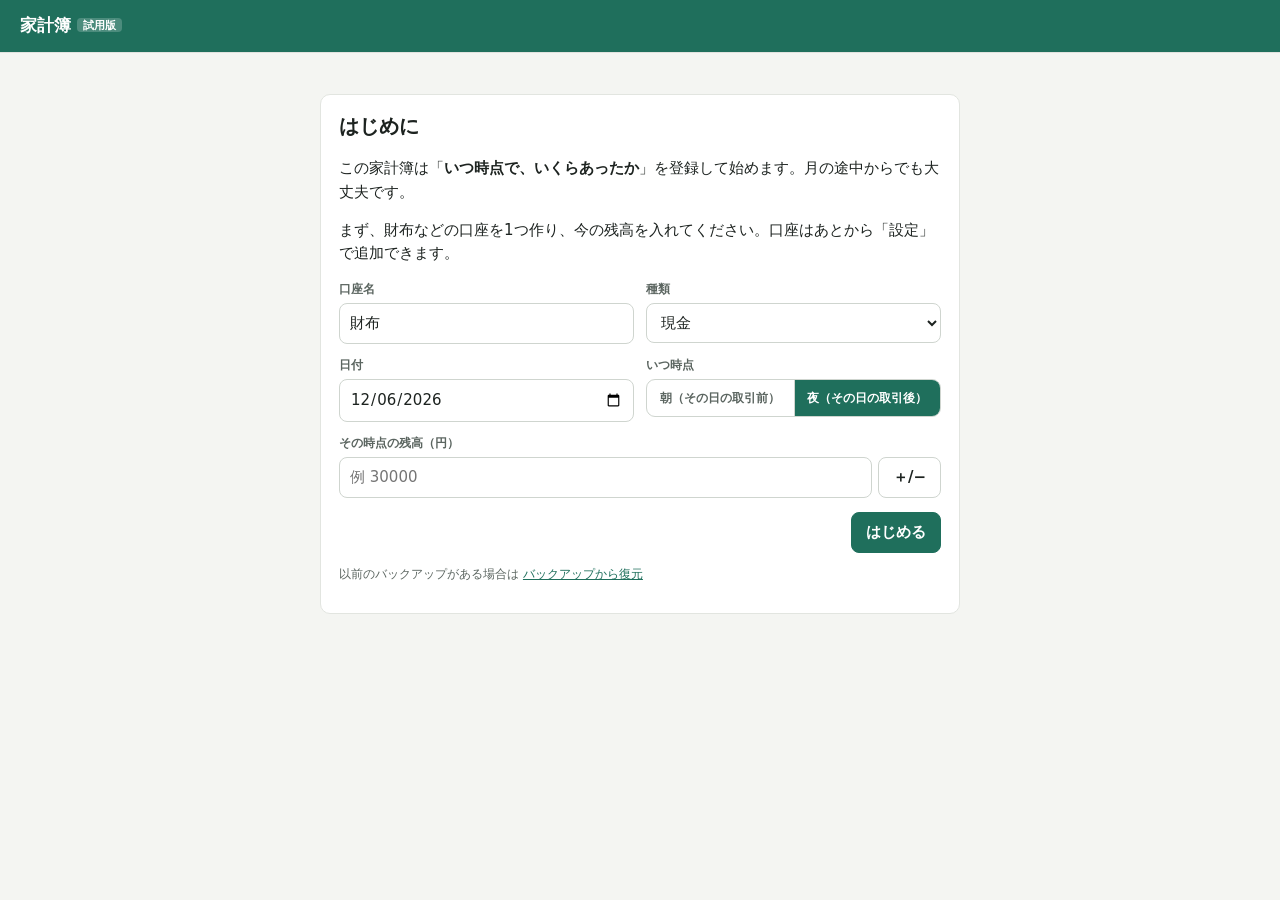
==== commit 6c965689: "金額欄の半角入力を改善、名前の半角カナを全角に揃える - 金額欄を数字用の欄（type=tel）にし、日本語入力が半角に切り替わりやすくする - 全角で打った数字・マイナス・カンマを確定した時点で半角" ====
--- a/index.html
+++ b/index.html
@@ -137,7 +137,7 @@
 /* ---------- フォーム ---------- */
 .field { display: flex; flex-direction: column; gap: 4px; margin-bottom: 12px; min-width: 0; }
 .field > span:first-child { font-size: .8rem; font-weight: 600; color: var(--ink2); }
-input:not([type]), input[type=text], input[type=search], input[type=date], select {
+input:not([type]), input[type=text], input[type=tel], input[type=search], input[type=date], select {
   font: inherit; color: var(--ink); background: #fff; border: 1px solid #cfd5cf; border-radius: 8px;
   padding: 8px 10px; min-height: 40px; width: 100%;
 }
@@ -163,6 +163,9 @@
 .seg input:focus-visible + span { outline: 2px solid var(--accent); outline-offset: -3px; }
 .seg.small { margin-bottom: 0; }
 .seg.small span { font-size: .8rem; padding: 9px 4px; }
+.amount-row { display: flex; gap: 6px; }
+.amount-row input { flex: 1; min-width: 0; }
+.sign-btn { flex: none; padding: 6px 10px; font-weight: 700; }
 .preview { background: #f7f9f6; border-radius: 8px; padding: 8px 12px; margin: -4px 0 12px; font-size: .9rem; }
 .preview:empty { display: none; }
 
@@ -321,6 +324,21 @@
     String(s == null ? '' : s).replace(/[&<>"']/g, (c) =>
       ({ '&': '&amp;', '<': '&lt;', '>': '&gt;', '"': '&quot;', "'": '&#39;' }[c])
     );
+
+  /** 数字欄用：全角数字・全角記号を半角に直す（入力中に使う） */
+  U.toHalfNum = (s) =>
+    String(s)
+      .replace(/[０-９]/g, (c) => String.fromCharCode(c.charCodeAt(0) - 0xfee0))
+      .replace(/[，、]/g, ',')
+      .replace(/[−－ー‐―]/g, '-')
+      .replace(/＋/g, '+')
+      .replace(/[\u3000]/g, ' ');
+
+  /** 名前欄用：半角カナ（ｻｲﾌ）を全角（サイフ）に揃える。他の文字はそのまま */
+  U.toFullKana = (s) => String(s).replace(/[\uff61-\uff9f]+/g, (m) => m.normalize('NFKC'));
+
+  /** 名前・メモの整形：前後の空白を除き、半角カナを全角に */
+  U.cleanText = (s) => U.toFullKana(String(s == null ? '' : s)).trim();
 
   U.MAX_AMOUNT = 999999999; // 9億9,999万9,999円
 
@@ -1137,6 +1155,7 @@
       if (e.target === d) close();
     };
     if (!d.open) d.showModal();
+    UI.bindNumInputs(d);
     if (opts.onMount) opts.onMount(d, close);
     return { el: d, close };
   };
@@ -1165,6 +1184,43 @@
     });
   };
 
+  /**
+   * 数字欄（data-num）：全角で打たれた数字をその場で半角に直す。
+   * 日本語入力の変換中は触らず、確定した時点で直す。
+   * 「＋/−」ボタン（data-sign）で符号を切り替える（スマホの数字キーボードにマイナスがないため）
+   */
+  UI.bindNumInputs = function (root) {
+    const fix = (el) => {
+      const v = U.toHalfNum(el.value);
+      if (v === el.value) return;
+      const pos = el.selectionStart;
+      const diff = el.value.length - v.length;
+      el.value = v;
+      try {
+        if (pos != null) el.setSelectionRange(pos - diff, pos - diff);
+      } catch (e) { /* 一部の欄では位置を戻せない */ }
+      el.dispatchEvent(new Event('input', { bubbles: true }));
+    };
+    root.querySelectorAll('input[data-num]').forEach((el) => {
+      if (el._numBound) return;
+      el._numBound = true;
+      el.addEventListener('input', (e) => { if (!e.isComposing) fix(el); });
+      el.addEventListener('compositionend', () => setTimeout(() => fix(el), 0));
+      el.addEventListener('blur', () => fix(el));
+    });
+    root.querySelectorAll('[data-sign]').forEach((b) => {
+      if (b._signBound) return;
+      b._signBound = true;
+      b.addEventListener('click', () => {
+        const el = b.closest('.amount-row').querySelector('input');
+        const v = U.toHalfNum(el.value).trim();
+        el.value = v.startsWith('-') ? v.slice(1) : '-' + v;
+        el.dispatchEvent(new Event('input', { bubbles: true }));
+        el.focus();
+      });
+    });
+  };
+
   UI.toast = function (msg, kind) {
     const t = document.getElementById('toast');
     t.textContent = msg;
@@ -1311,7 +1367,7 @@
       <div class="grid2">
         <label class="field"><span>日付</span><input type="date" name="date" value="${t.date}" required>
           <small class="err" data-err="date" hidden></small><small class="warn" data-warn="date" hidden></small></label>
-        <label class="field"><span>金額（円）</span><input type="text" name="amount" inputmode="numeric" autocomplete="off" value="${t.amount}" placeholder="例 1200">
+        <label class="field"><span>金額（円）</span><input type="tel" name="amount" inputmode="numeric" data-num autocomplete="off" value="${t.amount}" placeholder="例 1200">
           <small class="err" data-err="amount" hidden></small></label>
       </div>
       <label class="field"><span data-label="account">口座</span><select name="accountId">${UI.accountOptions(activeAccs, t.accountId)}</select>
@@ -1398,7 +1454,7 @@
           else rec.amount = a.value;
           rec.accountId = $('accountId').value;
           if (!rec.accountId) err('accountId', '口座を選んでください');
-          rec.memo = $('memo').value.trim();
+          rec.memo = U.cleanText($('memo').value);
           delete rec.toAccountId; delete rec.categoryId; delete rec.withdrawDate;
           if (k === 'transfer') {
             rec.toAccountId = $('toAccountId').value;
@@ -1475,7 +1531,7 @@
             <label><input type="radio" name="timing" value="end" ${s.timing !== 'start' ? 'checked' : ''}><span>夜（その日の取引後）</span></label>
           </div></div>
       </div>
-      <label class="field"><span>残高（円）</span><input type="text" name="amount" inputmode="numeric" autocomplete="off" value="${s.amount}" placeholder="例 30000（マイナスも可）">
+      <label class="field"><span>残高（円）</span><span class="amount-row"><input type="tel" name="amount" inputmode="numeric" data-num autocomplete="off" value="${s.amount}" placeholder="例 30000"><button type="button" class="btn sign-btn" data-sign="amount" title="プラス・マイナスを切り替え">＋/−</button></span>
         <small class="err" data-err="amount" hidden></small></label>
       <div class="preview" data-preview></div>
       <label class="check" data-adjust hidden><input type="checkbox" name="adjust" ${hadAdjust ? 'checked' : ''}> 差額を「調整（使途不明）」として記録する</label>
@@ -1528,7 +1584,7 @@
           if (!U.isValidDate(date)) return UI.fieldError(f, 'date', '日付を入力してください');
           if (a.error) return UI.fieldError(f, 'amount', a.error);
           const rec = isEdit ? Object.assign({}, existing) : {};
-          Object.assign(rec, { accountId: $('accountId').value, date, timing: timing(), amount: a.value, memo: $('memo').value.trim() });
+          Object.assign(rec, { accountId: $('accountId').value, date, timing: timing(), amount: a.value, memo: U.cleanText($('memo').value) });
           const pairs = [];
           // 同じ口座・日付・時点のチェックポイントがあれば上書き確認
           const dup = KB.live().data.snapshots.find((x) => x.accountId === rec.accountId && x.date === rec.date && x.timing === rec.timing && x.id !== rec.id);
@@ -1615,7 +1671,7 @@
         refresh();
         f.addEventListener('submit', async (e) => {
           e.preventDefault();
-          const name = $('name').value.trim();
+          const name = U.cleanText($('name').value);
           if (!name) return UI.fieldError(f, 'name', '口座名を入力してください');
           const rec = Object.assign({}, existing || { order: data.accounts.length + 1 }, { name, kind: $('kind').value });
           rec.settlementAccountId = rec.kind === 'credit' ? $('settlementAccountId').value || '' : '';
@@ -1668,7 +1724,7 @@
         const $ = (n) => f.elements[n];
         f.addEventListener('submit', async (e) => {
           e.preventDefault();
-          const name = $('name').value.trim();
+          const name = U.cleanText($('name').value);
           const k = isEdit ? c.kind : $('kind').value;
           if (!name) return UI.fieldError(f, 'name', 'カテゴリ名を入力してください');
           if (data.categories.some((x) => x.kind === k && x.name === name && x.id !== c.id))
@@ -1758,17 +1814,18 @@
             <label><input type="radio" name="timing" value="start"><span>朝（その日の取引前）</span></label>
             <label><input type="radio" name="timing" value="end" checked><span>夜（その日の取引後）</span></label></div></div>
         </div>
-        <label class="field"><span>その時点の残高（円）</span><input name="amount" inputmode="numeric" placeholder="例 30000"><small class="err" data-err="amount" hidden></small></label>
+        <label class="field"><span>その時点の残高（円）</span><span class="amount-row"><input type="tel" name="amount" inputmode="numeric" data-num autocomplete="off" placeholder="例 30000"><button type="button" class="btn sign-btn" data-sign="amount" title="プラス・マイナスを切り替え">＋/−</button></span><small class="err" data-err="amount" hidden></small></label>
         <div class="actions"><button type="submit" class="btn primary">はじめる</button></div>
       </form>
       <p class="hint">以前のバックアップがある場合は <a href="#" id="setup-restore">バックアップから復元</a></p>
       <input type="file" id="setup-file" accept=".json,application/json" hidden>
     </div>`;
     const f = root.querySelector('#setup-form');
+    UI.bindNumInputs(f);
     f.addEventListener('submit', async (e) => {
       e.preventDefault();
       ['name', 'date', 'amount'].forEach((n) => UI.fieldError(f, n, ''));
-      const name = f.elements.name.value.trim();
+      const name = U.cleanText(f.elements.name.value);
       const date = f.elements.date.value;
       const a = U.parseAmount(f.elements.amount.value, { allowNegative: true });
       let ok = true;
